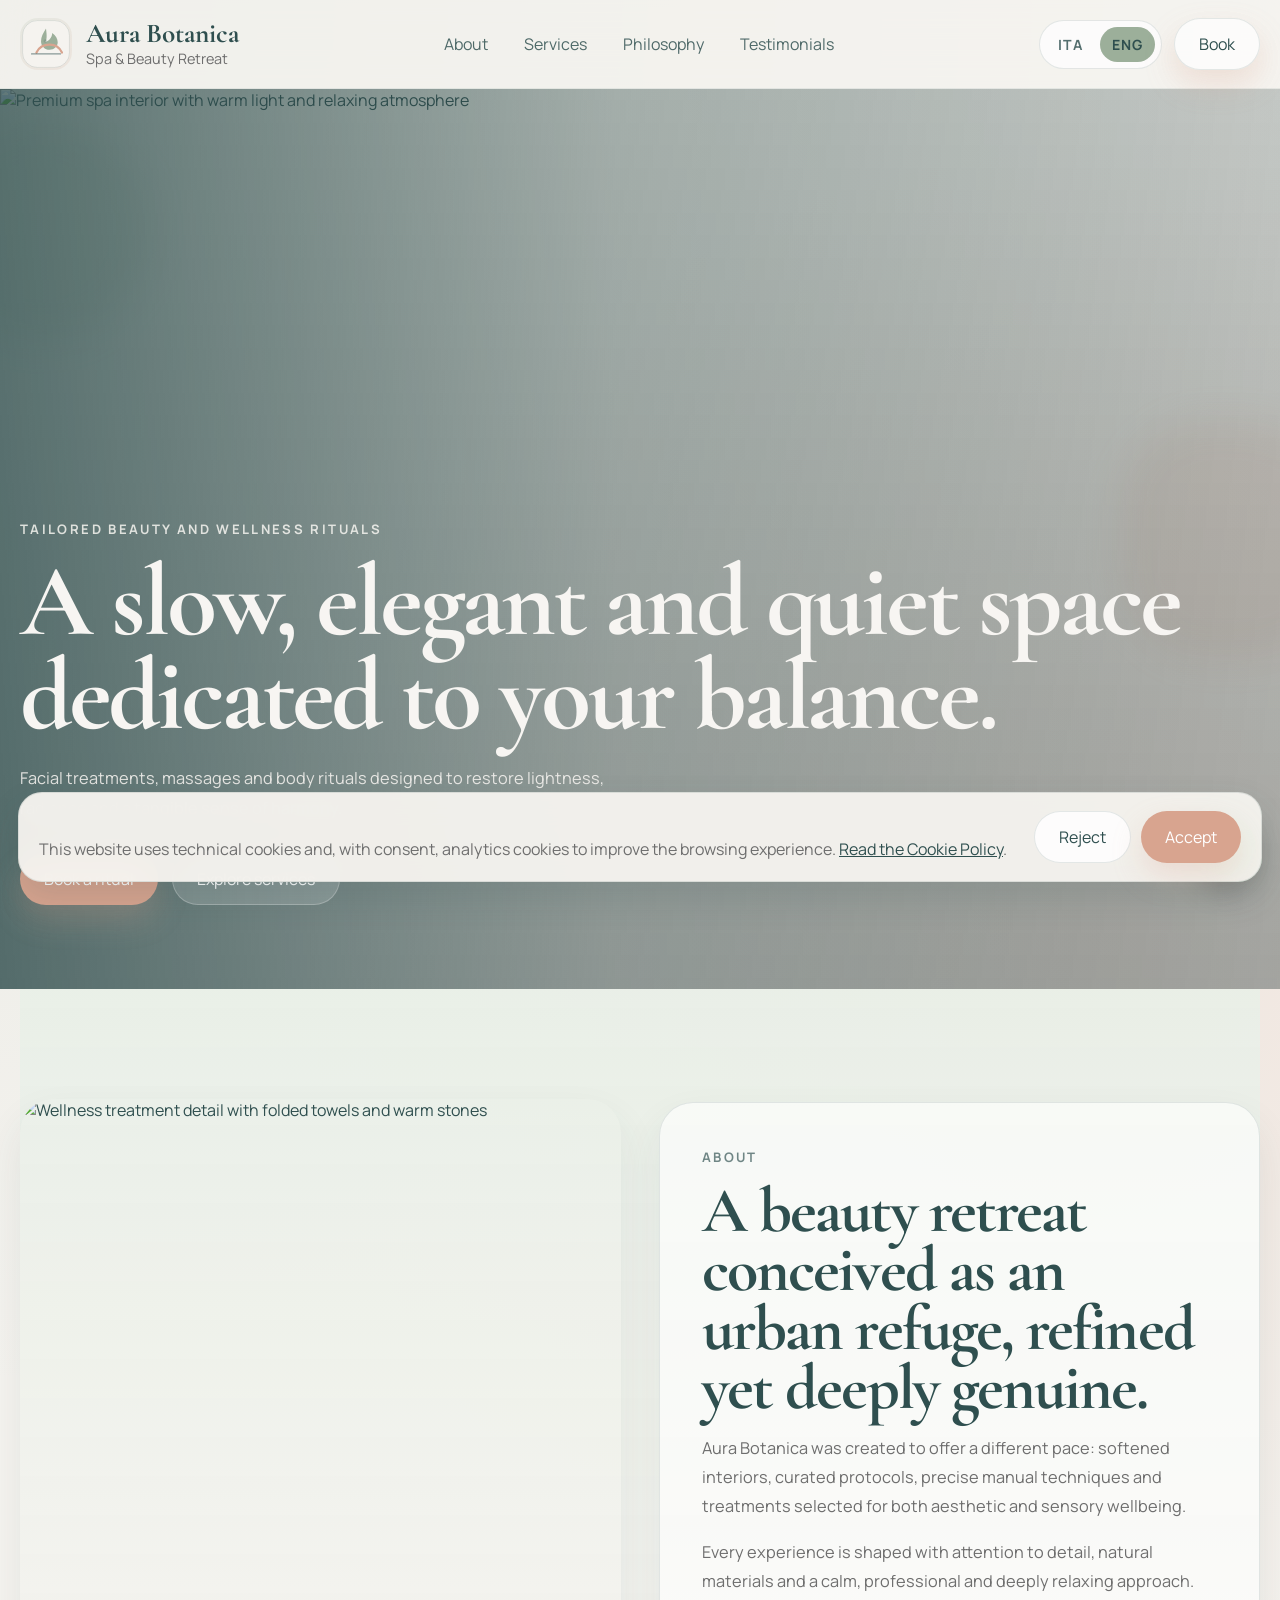
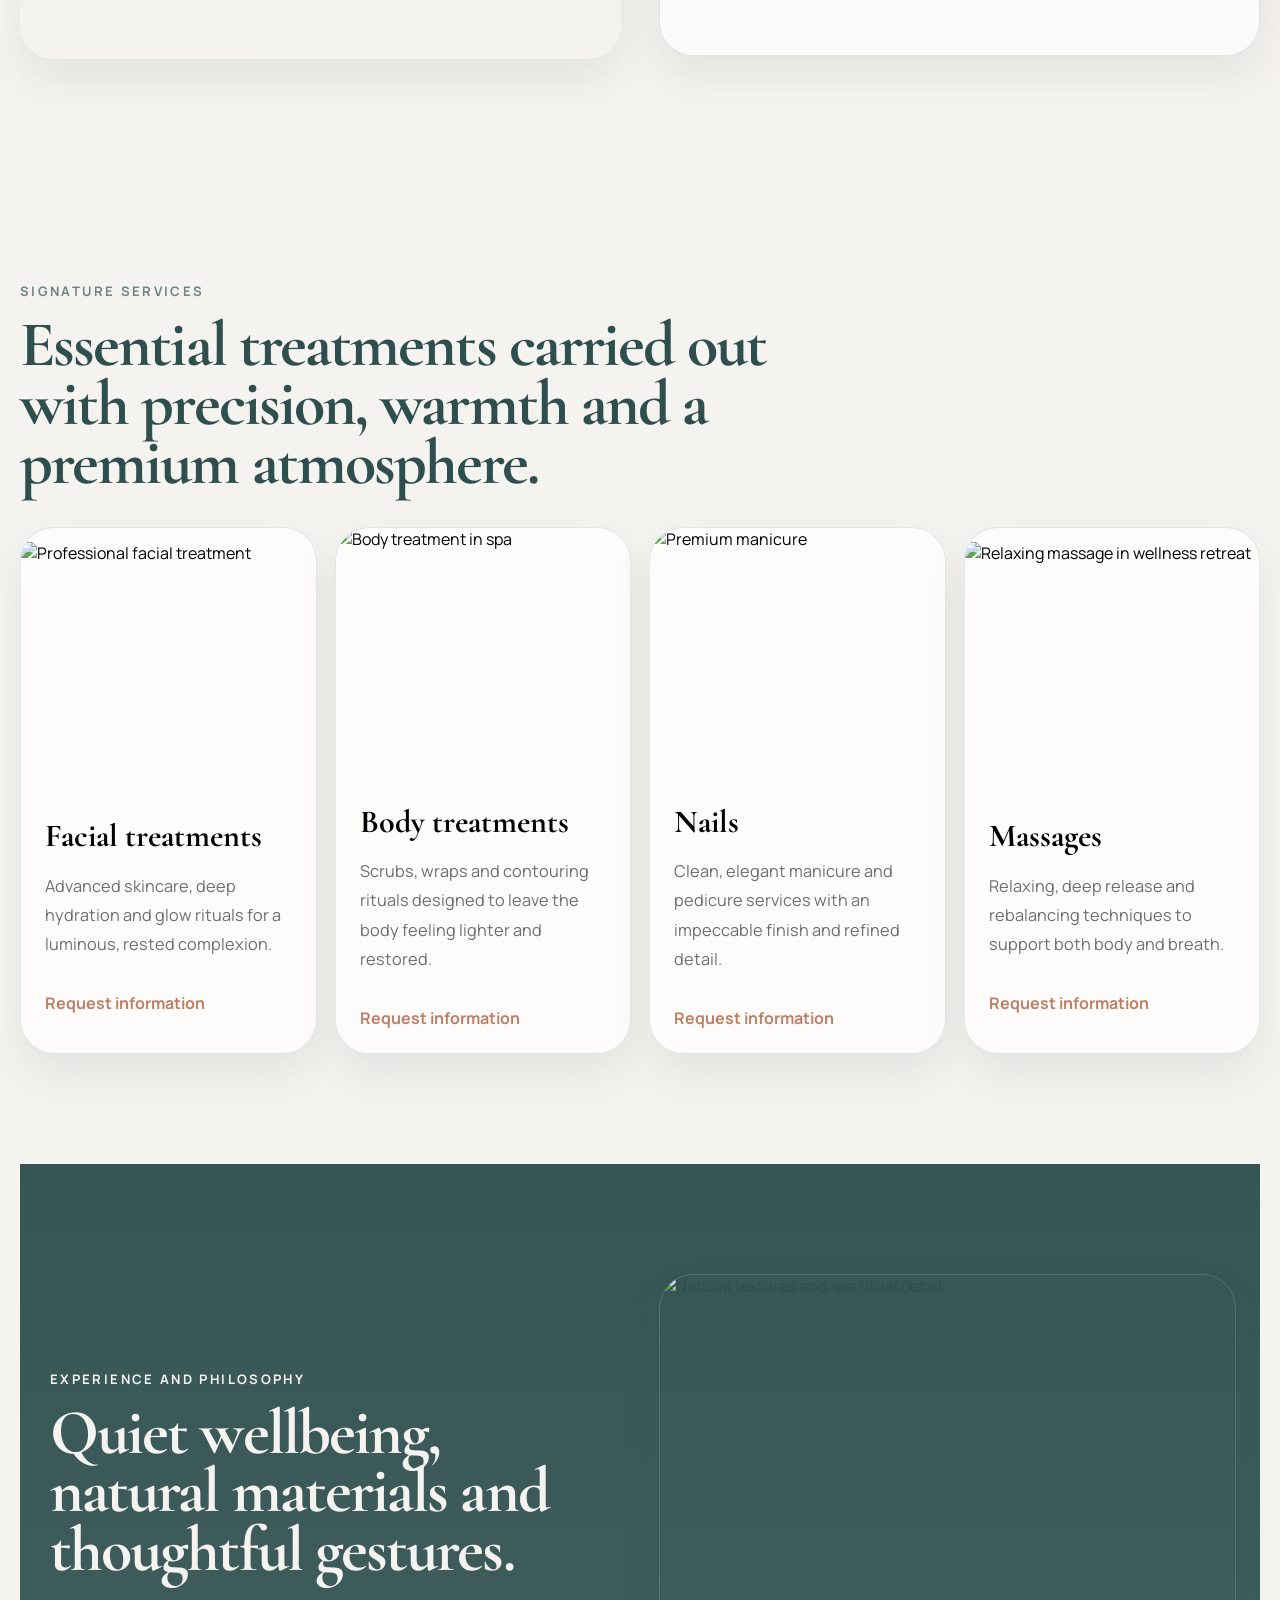
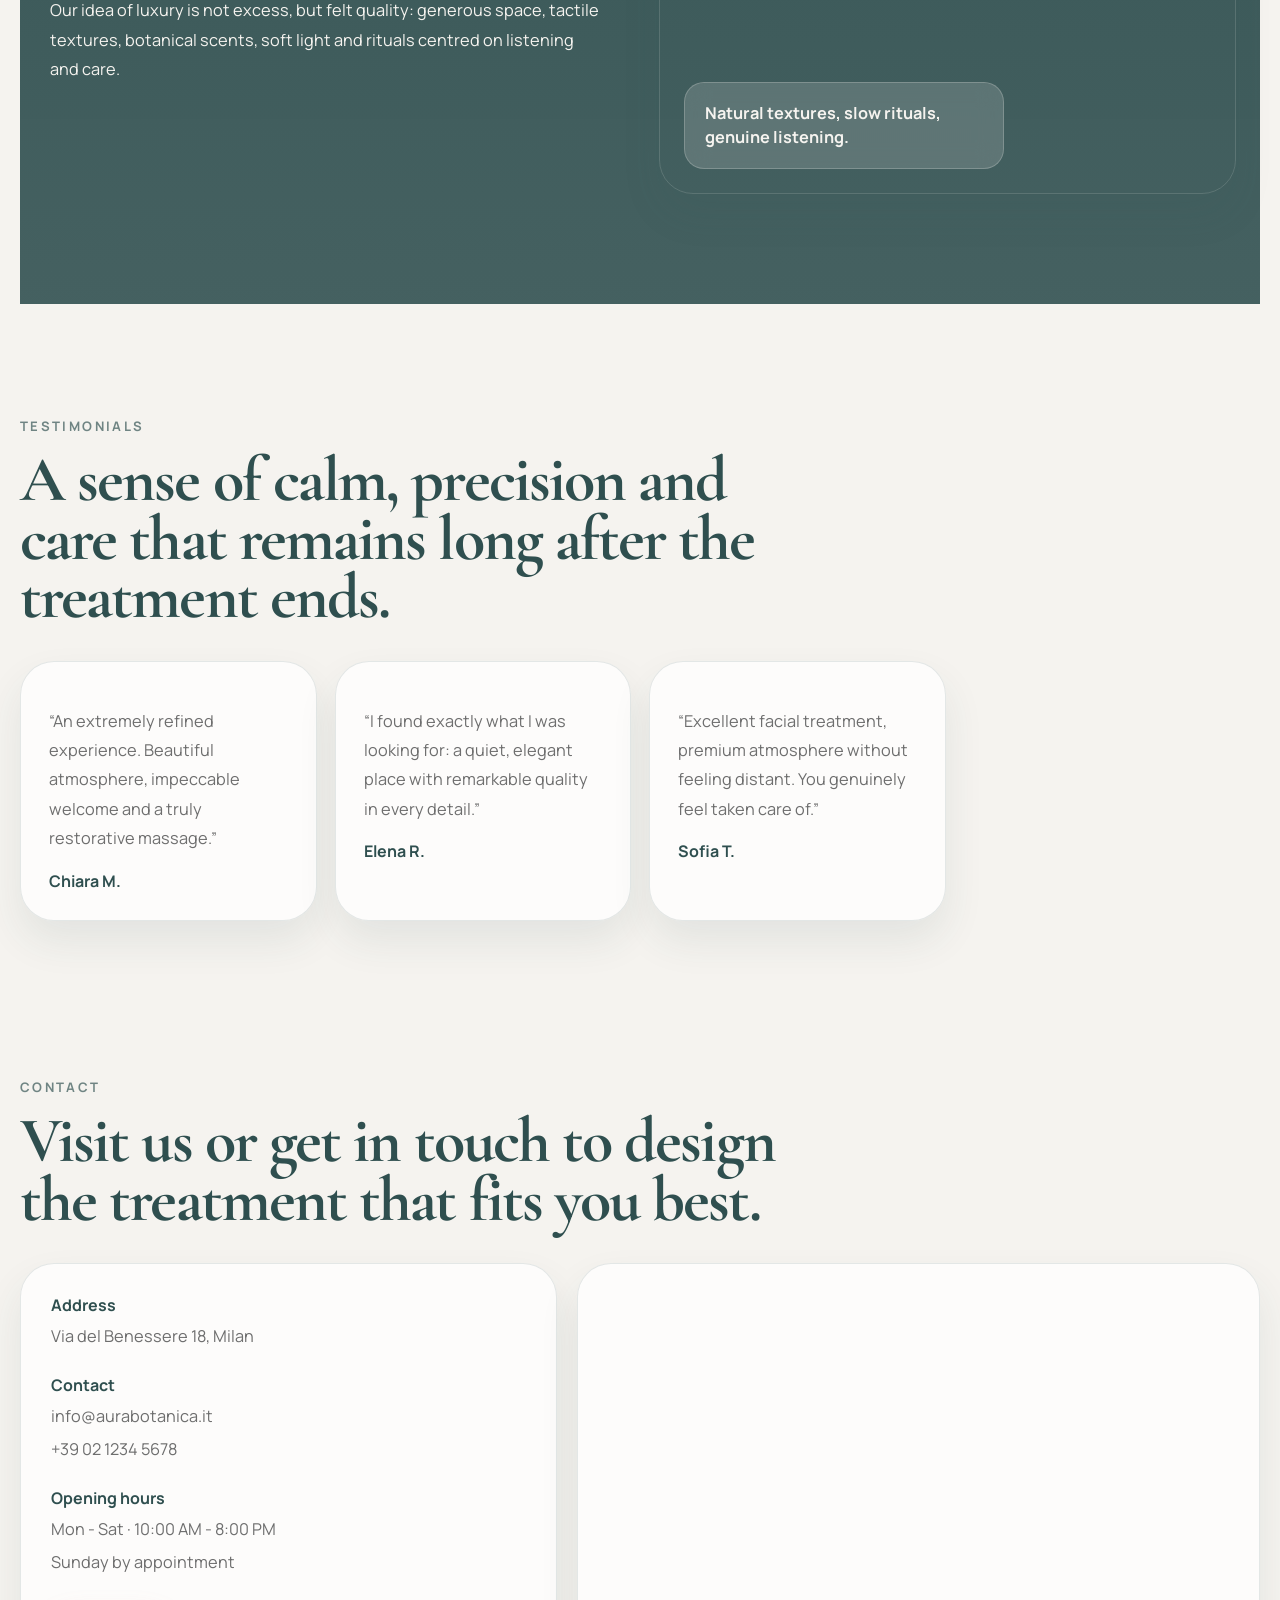
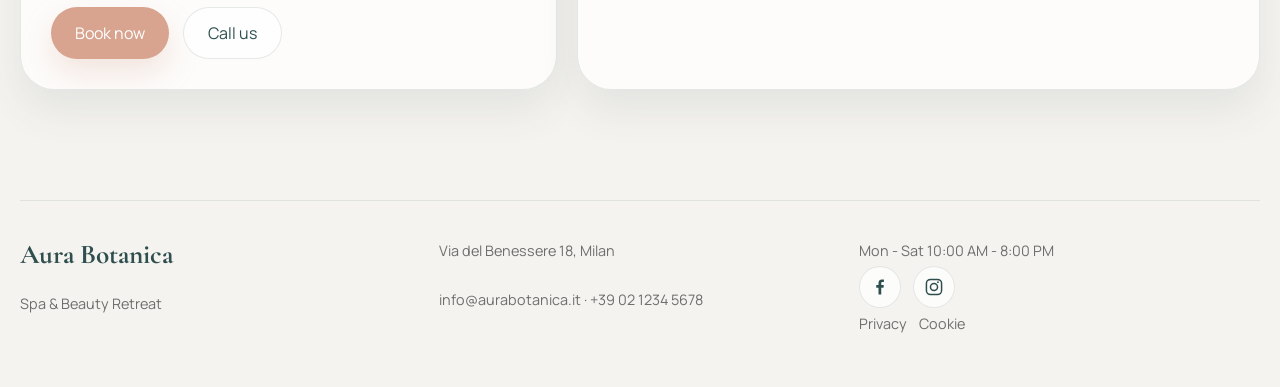
==== index-en.html @ 34fb2d59 "Add cookie banner and legal pages" ====
<!doctype html>
<html lang="en">
  <head>
    <meta charset="UTF-8" />
    <meta name="viewport" content="width=device-width, initial-scale=1.0" />
    <title>Aura Botanica | Spa & Beauty Retreat</title>
    <meta
      name="description"
      content="Aura Botanica is a premium beauty and spa retreat offering facial treatments, body rituals, massages and tailored wellness experiences in a refined, relaxing setting."
    />
    <link rel="preconnect" href="https://fonts.googleapis.com" />
    <link rel="preconnect" href="https://fonts.gstatic.com" crossorigin />
    <link
      href="https://fonts.googleapis.com/css2?family=Cormorant+Garamond:wght@500;600;700&family=Manrope:wght@400;500;600;700&display=swap"
      rel="stylesheet"
    />
    <link rel="stylesheet" href="styles.css" />
  </head>
  <body>
    <div class="page-glow glow-left"></div>
    <div class="page-glow glow-right"></div>

    <header class="site-header">
      <div class="header-shell">
        <a class="brand" href="#top" aria-label="Aura Botanica home">
          <span class="brand-mark">
            <img src="logo-aura-botanica.svg" alt="Aura Botanica logo" />
          </span>
          <span class="brand-copy">
            <strong>Aura Botanica</strong>
            <span>Spa & Beauty Retreat</span>
          </span>
        </a>

        <nav class="desktop-nav" aria-label="Main menu">
          <a href="#about">About</a>
          <a href="#services">Services</a>
          <a href="#philosophy">Philosophy</a>
          <a href="#reviews">Testimonials</a>
        </nav>

        <div class="header-actions">
          <div class="lang-switch" aria-label="Language switcher">
            <a href="index.html">ITA</a>
            <a class="is-active" href="index-en.html">ENG</a>
          </div>
          <button class="btn btn-primary header-book" type="button" data-open-modal="true">Book</button>
          <button class="menu-toggle" type="button" aria-expanded="false" aria-controls="mobileNav" aria-label="Open menu">
            <span></span><span></span><span></span>
          </button>
        </div>
      </div>

      <nav class="mobile-nav" id="mobileNav" aria-label="Mobile menu">
        <a href="#about">About</a>
        <a href="#services">Services</a>
        <a href="#philosophy">Philosophy</a>
        <a href="#reviews">Testimonials</a>
        <button class="btn btn-primary mobile-book" type="button" data-open-modal="true">Book</button>
      </nav>
    </header>

    <main>
      <section class="hero" id="top">
        <div class="hero-image-wrap">
          <img
            class="hero-image"
            src="https://images.unsplash.com/photo-1515377905703-c4788e51af15?auto=format&fit=crop&w=1800&q=80"
            alt="Premium spa interior with warm light and relaxing atmosphere"
          />
          <div class="hero-overlay"></div>
        </div>

        <div class="hero-content reveal">
          <span class="eyebrow">Tailored beauty and wellness rituals</span>
          <h1>A slow, elegant and quiet space dedicated to your balance.</h1>
          <p>
            Facial treatments, massages and body rituals designed to restore lightness,
            radiance and a tangible sense of harmony.
          </p>
          <div class="hero-actions-row">
            <button class="btn btn-primary" type="button" data-open-modal="true">Book a ritual</button>
            <a class="btn btn-secondary" href="#services">Explore services</a>
          </div>
        </div>
      </section>

      <section class="section section-soft about-grid" id="about">
        <div class="about-visual reveal">
          <img
            src="https://images.unsplash.com/photo-1507652313519-d4e9174996dd?auto=format&fit=crop&w=1200&q=80"
            alt="Wellness treatment detail with folded towels and warm stones"
          />
        </div>
        <div class="about-copy reveal delay-1">
          <span class="eyebrow">About</span>
          <h2>A beauty retreat conceived as an urban refuge, refined yet deeply genuine.</h2>
          <p>
            Aura Botanica was created to offer a different pace: softened interiors, curated protocols,
            precise manual techniques and treatments selected for both aesthetic and sensory wellbeing.
          </p>
          <p>
            Every experience is shaped with attention to detail, natural materials and a calm,
            professional and deeply relaxing approach.
          </p>
        </div>
      </section>

      <section class="section services-section" id="services">
        <div class="section-heading reveal">
          <span class="eyebrow">Signature services</span>
          <h2>Essential treatments carried out with precision, warmth and a premium atmosphere.</h2>
        </div>

        <div class="services-grid">
          <button class="service-card reveal" type="button" data-open-modal="true" data-treatment="Facial treatments">
            <div class="service-media">
              <img
                src="https://images.unsplash.com/photo-1570172619644-dfd03ed5d881?auto=format&fit=crop&w=900&q=80"
                alt="Professional facial treatment"
              />
            </div>
            <div class="service-copy">
              <h3>Facial treatments</h3>
              <p>Advanced skincare, deep hydration and glow rituals for a luminous, rested complexion.</p>
              <span class="service-link">Request information</span>
            </div>
          </button>

          <button class="service-card reveal delay-1" type="button" data-open-modal="true" data-treatment="Body treatments">
            <div class="service-media">
              <img
                src="https://images.unsplash.com/photo-1544161515-4ab6ce6db874?auto=format&fit=crop&w=900&q=80"
                alt="Body treatment in spa"
              />
            </div>
            <div class="service-copy">
              <h3>Body treatments</h3>
              <p>Scrubs, wraps and contouring rituals designed to leave the body feeling lighter and restored.</p>
              <span class="service-link">Request information</span>
            </div>
          </button>

          <button class="service-card reveal delay-2" type="button" data-open-modal="true" data-treatment="Nails">
            <div class="service-media">
              <img
                src="https://images.unsplash.com/photo-1604654894610-df63bc536371?auto=format&fit=crop&w=900&q=80"
                alt="Premium manicure"
              />
            </div>
            <div class="service-copy">
              <h3>Nails</h3>
              <p>Clean, elegant manicure and pedicure services with an impeccable finish and refined detail.</p>
              <span class="service-link">Request information</span>
            </div>
          </button>

          <button class="service-card reveal delay-3" type="button" data-open-modal="true" data-treatment="Massages">
            <div class="service-media">
              <img
                src="https://images.unsplash.com/photo-1519823551278-64ac92734fb1?auto=format&fit=crop&w=900&q=80"
                alt="Relaxing massage in wellness retreat"
              />
            </div>
            <div class="service-copy">
              <h3>Massages</h3>
              <p>Relaxing, deep release and rebalancing techniques to support both body and breath.</p>
              <span class="service-link">Request information</span>
            </div>
          </button>
        </div>
      </section>

      <section class="section section-dark philosophy-grid" id="philosophy">
        <div class="philosophy-copy reveal">
          <span class="eyebrow">Experience and philosophy</span>
          <h2>Quiet wellbeing, natural materials and thoughtful gestures.</h2>
          <p>
            Our idea of luxury is not excess, but felt quality: generous space, tactile textures,
            botanical scents, soft light and rituals centred on listening and care.
          </p>
        </div>

        <div class="philosophy-visual reveal delay-1">
          <img class="philosophy-slide is-active" src="https://images.unsplash.com/photo-1507652313519-d4e9174996dd?auto=format&fit=crop&w=1200&q=80" alt="Natural textures and spa ritual detail" />
          <img class="philosophy-slide" src="https://images.unsplash.com/photo-1540555700478-4be289fbecef?auto=format&fit=crop&w=1200&q=80" alt="Wellness interior with dim light and water" />
          <img class="philosophy-slide" src="https://images.unsplash.com/photo-1519823551278-64ac92734fb1?auto=format&fit=crop&w=1200&q=80" alt="Premium relaxing massage" />
          <div class="philosophy-badge">
            <strong>Natural textures, slow rituals, genuine listening.</strong>
          </div>
        </div>
      </section>

      <section class="section testimonials-section" id="reviews">
        <div class="section-heading reveal">
          <span class="eyebrow">Testimonials</span>
          <h2>A sense of calm, precision and care that remains long after the treatment ends.</h2>
        </div>

        <div class="testimonials-grid">
          <article class="testimonial-card reveal">
            <p>
              “An extremely refined experience. Beautiful atmosphere, impeccable welcome and a truly restorative massage.”
            </p>
            <strong>Chiara M.</strong>
          </article>
          <article class="testimonial-card reveal delay-1">
            <p>
              “I found exactly what I was looking for: a quiet, elegant place with remarkable quality in every detail.”
            </p>
            <strong>Elena R.</strong>
          </article>
          <article class="testimonial-card reveal delay-2">
            <p>
              “Excellent facial treatment, premium atmosphere without feeling distant. You genuinely feel taken care of.”
            </p>
            <strong>Sofia T.</strong>
          </article>
        </div>
      </section>

      <section class="section contact-section" id="booking">
        <div class="section-heading reveal">
          <span class="eyebrow">Contact</span>
          <h2>Visit us or get in touch to design the treatment that fits you best.</h2>
        </div>
        <div class="contact-grid">
          <div class="contact-card reveal">
            <div class="contact-item">
              <strong>Address</strong>
              <p>Via del Benessere 18, Milan</p>
            </div>
            <div class="contact-item">
              <strong>Contact</strong>
              <p>info@aurabotanica.it</p>
              <p>+39 02 1234 5678</p>
            </div>
            <div class="contact-item">
              <strong>Opening hours</strong>
              <p>Mon - Sat · 10:00 AM - 8:00 PM</p>
              <p>Sunday by appointment</p>
            </div>
            <div class="booking-actions">
              <button class="btn btn-primary" type="button" data-open-modal="true">Book now</button>
              <a class="btn btn-secondary" href="tel:+390212345678">Call us</a>
            </div>
          </div>
          <div class="map-card reveal delay-1">
            <iframe
              title="Aura Botanica map"
              src="https://www.google.com/maps?q=Milano%20Duomo&z=13&output=embed"
              loading="lazy"
              referrerpolicy="no-referrer-when-downgrade"
            ></iframe>
          </div>
        </div>
      </section>
    </main>

    <footer class="site-footer">
      <div>
        <strong>Aura Botanica</strong>
        <span>Spa & Beauty Retreat</span>
      </div>
      <div>
        <span>Via del Benessere 18, Milan</span>
        <span>info@aurabotanica.it · +39 02 1234 5678</span>
      </div>
      <div>
        <span>Mon - Sat 10:00 AM - 8:00 PM</span>
        <div class="social-links" aria-label="Aura Botanica social links">
          <a href="https://facebook.com/aurabotanicaspa" target="_blank" rel="noopener noreferrer" aria-label="Aura Botanica Facebook">
            <svg viewBox="0 0 24 24" aria-hidden="true">
              <path d="M13.5 21v-8.1h2.7l.4-3.2h-3.1V7.65c0-.93.26-1.56 1.59-1.56H16.7V3.23c-.29-.04-1.28-.13-2.43-.13-2.41 0-4.06 1.47-4.06 4.17v2.34H7.5v3.2h2.71V21h3.29Z"/>
            </svg>
          </a>
          <a href="https://instagram.com/aurabotanicaspa" target="_blank" rel="noopener noreferrer" aria-label="Aura Botanica Instagram">
            <svg viewBox="0 0 24 24" aria-hidden="true">
              <path d="M7.75 2h8.5A5.76 5.76 0 0 1 22 7.75v8.5A5.76 5.76 0 0 1 16.25 22h-8.5A5.76 5.76 0 0 1 2 16.25v-8.5A5.76 5.76 0 0 1 7.75 2Zm0 1.8A3.95 3.95 0 0 0 3.8 7.75v8.5a3.95 3.95 0 0 0 3.95 3.95h8.5a3.95 3.95 0 0 0 3.95-3.95v-8.5a3.95 3.95 0 0 0-3.95-3.95h-8.5Zm8.95 1.35a1.08 1.08 0 1 1 0 2.16 1.08 1.08 0 0 1 0-2.16ZM12 6.85A5.15 5.15 0 1 1 6.85 12 5.15 5.15 0 0 1 12 6.85Zm0 1.8A3.35 3.35 0 1 0 15.35 12 3.35 3.35 0 0 0 12 8.65Z"/>
            </svg>
          </a>
        </div>
        <div class="legal-links">
          <a href="privacy-en.html">Privacy</a>
          <a href="cookie-en.html">Cookie</a>
        </div>
      </div>
    </footer>

    <a class="whatsapp-float" href="https://wa.me/390212345678?text=Hello%2C%20I%20would%20like%20to%20book%20a%20spa%20treatment." target="_blank" rel="noopener noreferrer" aria-label="Contact Aura Botanica on WhatsApp">
      <svg viewBox="0 0 24 24" aria-hidden="true">
        <path d="M20.52 3.48A11.8 11.8 0 0 0 12.12 0C5.53 0 .17 5.36.17 11.95c0 2.1.55 4.14 1.6 5.95L0 24l6.3-1.65a11.88 11.88 0 0 0 5.82 1.49h.01c6.58 0 11.95-5.36 11.95-11.95 0-3.19-1.24-6.18-3.56-8.41Zm-8.4 18.34h-.01a9.92 9.92 0 0 1-5.05-1.38l-.36-.21-3.74.98 1-3.65-.24-.38a9.87 9.87 0 0 1-1.52-5.23c0-5.48 4.45-9.93 9.93-9.93 2.65 0 5.14 1.03 7.01 2.92a9.86 9.86 0 0 1 2.9 7.02c0 5.48-4.45 9.93-9.92 9.93Zm5.45-7.44c-.3-.15-1.77-.88-2.04-.98-.27-.1-.46-.15-.66.15-.2.3-.76.98-.94 1.18-.17.2-.35.22-.65.08-.3-.15-1.27-.47-2.41-1.51-.89-.79-1.49-1.77-1.67-2.07-.17-.3-.02-.46.13-.61.14-.14.3-.35.45-.52.15-.17.2-.3.3-.5.1-.2.05-.38-.02-.53-.08-.15-.66-1.6-.91-2.19-.24-.58-.49-.5-.66-.5h-.56c-.2 0-.53.08-.8.38-.27.3-1.03 1-1.03 2.43 0 1.43 1.05 2.82 1.19 3.01.15.2 2.06 3.15 5 4.41.7.3 1.25.48 1.67.62.7.22 1.33.19 1.83.12.56-.08 1.77-.72 2.02-1.42.25-.7.25-1.3.17-1.42-.07-.13-.27-.2-.57-.35Z"/>
      </svg>
    </a>

    <div class="modal" id="bookingModal" aria-hidden="true">
      <div class="modal-backdrop" data-close-modal="true"></div>
      <div class="modal-dialog" role="dialog" aria-modal="true" aria-labelledby="bookingModalTitle">
        <button class="modal-close" type="button" aria-label="Close" data-close-modal="true">×</button>
        <span class="eyebrow">Booking</span>
        <h2 id="bookingModalTitle">Request your treatment</h2>
        <p class="modal-copy">
          Leave your details and choose the ritual you would like to explore. We will contact you shortly with availability and confirmation.
        </p>

        <form class="booking-form" id="bookingForm" novalidate>
          <input id="selectedTreatment" name="selectedTreatment" type="hidden" />
          <div class="form-grid">
            <div>
              <label for="bookingName">Full name</label>
              <input id="bookingName" name="name" type="text" required />
            </div>
            <div>
              <label for="bookingEmail">Email</label>
              <input id="bookingEmail" name="email" type="email" required />
            </div>
            <div>
              <label for="bookingTreatment">Treatment</label>
              <select id="bookingTreatment" name="treatment" required>
                <option value="">Select</option>
                <option>Facial treatments</option>
                <option>Body treatments</option>
                <option>Nails</option>
                <option>Massages</option>
                <option>Signature ritual</option>
              </select>
            </div>
            <div>
              <label for="bookingWhen">Preferred day/time</label>
              <input id="bookingWhen" name="when" type="text" placeholder="Ex. Friday afternoon" />
            </div>
          </div>
          <div>
            <label for="bookingMessage">Message</label>
            <textarea id="bookingMessage" name="message" placeholder="Useful notes, specific needs, preferred type of experience" required></textarea>
          </div>
          <button class="btn btn-primary" type="submit">Send request</button>
          <p class="form-status" id="bookingFormStatus" aria-live="polite"></p>
        </form>
      </div>
    </div>

    <script src="script.js"></script>
  </body>
</html>
---- styles.css ----
:root {
  --sage: #9caf9a;
  --deep-teal: #2f4f4f;
  --cream: #f5f3ef;
  --terracotta: #d8a48f;
  --terracotta-dark: #bd8067;
  --warm-gray: #6e6e6e;
  --sage-mist: #e8efe7;
  --line: rgba(47, 79, 79, 0.12);
  --shadow: 0 20px 40px rgba(47, 79, 79, 0.09);
  --radius-xl: 34px;
  --radius-lg: 24px;
  --radius-md: 18px;
}

* {
  box-sizing: border-box;
}

html {
  scroll-behavior: smooth;
}

body {
  margin: 0;
  font-family: "Manrope", sans-serif;
  background:
    radial-gradient(circle at top left, rgba(156, 175, 154, 0.2), transparent 26%),
    radial-gradient(circle at 85% 18%, rgba(216, 164, 143, 0.18), transparent 18%),
    var(--cream);
  color: var(--deep-teal);
}

img {
  display: block;
  width: 100%;
}

a {
  color: inherit;
  text-decoration: none;
}

button,
a,
input,
textarea,
select {
  font: inherit;
}

.page-glow {
  position: fixed;
  z-index: 0;
  pointer-events: none;
  filter: blur(18px);
  opacity: 0.55;
}

.glow-left {
  top: 120px;
  left: -70px;
  width: 220px;
  height: 220px;
  border-radius: 50%;
  background: rgba(156, 175, 154, 0.34);
}

.glow-right {
  top: 420px;
  right: -80px;
  width: 240px;
  height: 240px;
  border-radius: 42% 58% 57% 43%;
  background: rgba(216, 164, 143, 0.28);
}

.site-header {
  position: sticky;
  top: 0;
  z-index: 30;
  backdrop-filter: blur(16px);
  background: rgba(245, 243, 239, 0.76);
  border-bottom: 1px solid rgba(47, 79, 79, 0.08);
}

.header-shell,
.section,
.site-footer {
  width: min(1240px, calc(100% - 40px));
  margin: 0 auto;
}

.header-shell {
  display: flex;
  align-items: center;
  justify-content: space-between;
  gap: 20px;
  padding: 18px 0;
}

.brand {
  display: flex;
  align-items: center;
  gap: 14px;
}

.brand-mark {
  width: 52px;
  height: 52px;
  border-radius: 18px;
  display: grid;
  place-items: center;
  overflow: hidden;
  background: linear-gradient(145deg, rgba(156, 175, 154, 0.14), rgba(216, 164, 143, 0.16));
}

.brand-mark img {
  width: 100%;
  height: 100%;
  object-fit: cover;
}

.brand-copy {
  display: grid;
  gap: 2px;
}

.brand-copy strong,
.site-footer strong {
  font-family: "Cormorant Garamond", serif;
  font-size: 1.7rem;
  line-height: 1;
}

.brand-copy span,
.site-footer span {
  color: var(--warm-gray);
  font-size: 0.9rem;
}

.desktop-nav {
  display: flex;
  align-items: center;
  gap: 8px;
}

.desktop-nav a {
  padding: 10px 14px;
  border-radius: 999px;
  color: rgba(47, 79, 79, 0.84);
  transition: background 0.25s ease, color 0.25s ease;
}

.desktop-nav a:hover {
  background: rgba(156, 175, 154, 0.18);
}

.header-actions {
  display: flex;
  align-items: center;
  gap: 12px;
}

.lang-switch {
  display: inline-flex;
  align-items: center;
  gap: 6px;
  padding: 6px;
  border-radius: 999px;
  border: 1px solid var(--line);
  background: rgba(255, 255, 255, 0.68);
}

.lang-switch a {
  padding: 8px 12px;
  border-radius: 999px;
  color: rgba(47, 79, 79, 0.82);
  font-size: 0.88rem;
  font-weight: 700;
  letter-spacing: 0.06em;
}

.lang-switch a.is-active {
  background: var(--sage);
  color: var(--deep-teal);
}

.menu-toggle {
  display: none;
  width: 48px;
  height: 48px;
  border-radius: 16px;
  border: 1px solid var(--line);
  background: rgba(255, 255, 255, 0.6);
  cursor: pointer;
  flex-direction: column;
  align-items: center;
  justify-content: center;
  gap: 4px;
}

.menu-toggle span {
  width: 20px;
  height: 2px;
  border-radius: 999px;
  background: var(--deep-teal);
}

.mobile-nav {
  display: none;
  width: min(1240px, calc(100% - 40px));
  margin: 0 auto;
  padding: 0 0 18px;
}

.mobile-nav a,
.mobile-nav button {
  display: block;
  width: 100%;
  margin-top: 10px;
  padding: 14px 16px;
  border: 1px solid var(--line);
  border-radius: 18px;
  background: rgba(255, 255, 255, 0.65);
}

.mobile-book {
  justify-content: center;
  background: var(--deep-teal);
  color: #f5f3ef;
  border-color: transparent;
  box-shadow: none;
}

.mobile-book:hover {
  background: #274141;
}

.hero {
  position: relative;
  min-height: 100vh;
  display: grid;
  align-items: end;
  overflow: hidden;
}

.hero-image-wrap,
.hero-image,
.hero-overlay {
  position: absolute;
  inset: 0;
}

.hero-image {
  object-fit: cover;
}

.hero-overlay {
  background:
    linear-gradient(90deg, rgba(47, 79, 79, 0.72) 0%, rgba(47, 79, 79, 0.28) 48%, rgba(47, 79, 79, 0.12) 100%),
    linear-gradient(180deg, rgba(19, 29, 29, 0.12), rgba(19, 29, 29, 0.28));
}

.hero-content,
.hero-card {
  position: relative;
  z-index: 1;
}

.hero-content {
  width: min(1240px, calc(100% - 40px));
  margin: 0 auto;
  padding: 180px 0 84px;
  color: #f7f5f2;
  max-width: 1240px;
}

.eyebrow {
  display: inline-block;
  margin-bottom: 16px;
  color: rgba(245, 243, 239, 0.86);
  font-size: 0.82rem;
  letter-spacing: 0.18em;
  text-transform: uppercase;
  font-weight: 700;
}

.section .eyebrow,
.site-footer .eyebrow,
.about-copy .eyebrow,
.section-heading .eyebrow,
.booking-card .eyebrow,
.philosophy-copy .eyebrow {
  color: rgba(47, 79, 79, 0.68);
}

.hero h1,
.section h2,
.booking-card h2 {
  margin: 0;
  font-family: "Cormorant Garamond", serif;
  font-size: clamp(3.8rem, 8vw, 6.7rem);
  line-height: 0.92;
  letter-spacing: -0.03em;
}

.section h2,
.booking-card h2 {
  color: var(--deep-teal);
  font-size: clamp(2.8rem, 5vw, 4.4rem);
}

.hero p,
.section p,
.point-card p,
.testimonial-card p,
.booking-card p {
  color: rgba(245, 243, 239, 0.88);
  font-size: 1.02rem;
  line-height: 1.8;
}

.section p,
.point-card p,
.testimonial-card p,
.booking-card p,
.service-copy p,
.about-copy p {
  color: var(--warm-gray);
}

.hero-content p {
  max-width: 620px;
  margin: 22px 0 0;
}

.hero-actions-row,
.booking-actions {
  display: flex;
  gap: 14px;
  flex-wrap: wrap;
  margin-top: 30px;
}

.btn {
  display: inline-flex;
  align-items: center;
  justify-content: center;
  padding: 14px 24px;
  border-radius: 999px;
  border: 0;
  cursor: pointer;
  transition: transform 0.25s ease, background 0.25s ease, box-shadow 0.25s ease;
}

.btn:hover {
  transform: translateY(-2px);
}

.btn-primary {
  background: var(--terracotta);
  color: white;
  box-shadow: 0 14px 30px rgba(216, 164, 143, 0.28);
}

.btn-primary:hover {
  background: var(--terracotta-dark);
}

.btn-secondary {
  background: rgba(255, 255, 255, 0.16);
  color: #fff;
  border: 1px solid rgba(255, 255, 255, 0.26);
}

.section .btn-secondary,
.booking-card .btn-secondary,
.header-book {
  background: rgba(255, 255, 255, 0.7);
  color: var(--deep-teal);
  border: 1px solid rgba(47, 79, 79, 0.12);
}

.hero-card {
  width: min(1240px, calc(100% - 40px));
  margin: 0 auto 48px;
  display: flex;
  flex-direction: column;
  gap: 10px;
  max-width: 360px;
  margin-left: auto;
  padding: 24px;
  border-radius: var(--radius-xl);
  background: rgba(245, 243, 239, 0.18);
  backdrop-filter: blur(12px);
  border: 1px solid rgba(245, 243, 239, 0.24);
  color: #fff;
}

.hero-card small {
  text-transform: uppercase;
  letter-spacing: 0.16em;
  opacity: 0.86;
}

.hero-card strong {
  font-family: "Cormorant Garamond", serif;
  font-size: 2rem;
  line-height: 1;
}

.hero-card p {
  margin: 0;
  font-size: 0.95rem;
}

.section {
  position: relative;
  z-index: 1;
  padding: 110px 0;
}

.section-soft {
  background: linear-gradient(180deg, rgba(232, 239, 231, 0.9), rgba(245, 243, 239, 0.98));
}

.about-grid,
.philosophy-grid {
  display: grid;
  grid-template-columns: 1fr 1fr;
  gap: 38px;
  align-items: center;
}

.about-visual,
.service-card,
.testimonial-card,
.booking-card,
.gallery-card,
.philosophy-visual,
.about-copy,
.contact-card,
.map-card,
.modal-dialog {
  border-radius: var(--radius-xl);
  box-shadow: var(--shadow);
}

.about-visual {
  overflow: hidden;
  min-height: 560px;
}

.about-visual img,
.service-media img,
.gallery-card img {
  height: 100%;
  object-fit: cover;
}

.about-copy {
  padding: 42px;
  background: rgba(255, 255, 255, 0.6);
  border: 1px solid var(--line);
}

.section-heading {
  max-width: 760px;
  margin-bottom: 34px;
}

.services-grid,
.testimonials-grid {
  display: grid;
  grid-template-columns: repeat(4, minmax(0, 1fr));
  gap: 18px;
}

.service-card {
  appearance: none;
  overflow: hidden;
  background: rgba(255, 255, 255, 0.74);
  border: 1px solid var(--line);
  padding: 0;
  text-align: left;
  transition: transform 0.3s ease, box-shadow 0.3s ease;
}

.service-card:hover,
.service-card:focus-visible {
  transform: translateY(-8px) rotate(-0.8deg);
  box-shadow: 0 24px 44px rgba(47, 79, 79, 0.12);
}

.service-media {
  height: 250px;
  overflow: hidden;
}

.service-media img {
  transition: transform 0.45s ease, filter 0.45s ease;
}

.service-card:hover .service-media img,
.service-card:focus-visible .service-media img {
  transform: scale(1.06);
  filter: saturate(1.04);
}

.service-copy {
  padding: 24px;
}

.service-copy h3 {
  margin: 0 0 10px;
  font-family: "Cormorant Garamond", serif;
  font-size: 2rem;
}

.service-link {
  display: inline-flex;
  margin-top: 16px;
  color: var(--terracotta-dark);
  font-weight: 700;
}

.section-dark {
  background: linear-gradient(180deg, rgba(47, 79, 79, 0.97), rgba(61, 90, 90, 0.96));
}

.section-dark h2,
.section-dark p,
.section-dark .eyebrow,
.section-dark strong {
  color: #f5f3ef;
}

.philosophy-copy {
  padding: 18px 18px 18px 30px;
}

.philosophy-visual {
  position: relative;
  min-height: 520px;
  overflow: hidden;
  margin-right: 24px;
  border: 1px solid rgba(245, 243, 239, 0.14);
}

.philosophy-slide {
  position: absolute;
  inset: 0;
  width: 100%;
  height: 100%;
  object-fit: cover;
  opacity: 0;
  transform: scale(1.04);
  transition: opacity 1s ease, transform 1.6s ease;
}

.philosophy-slide.is-active {
  opacity: 1;
  transform: scale(1);
}

.philosophy-badge {
  position: absolute;
  left: 24px;
  bottom: 24px;
  max-width: 320px;
  padding: 18px 20px;
  border-radius: 20px;
  background: rgba(245, 243, 239, 0.16);
  border: 1px solid rgba(245, 243, 239, 0.22);
  backdrop-filter: blur(12px);
}

.philosophy-badge strong {
  color: #f5f3ef;
  font-size: 1.02rem;
  line-height: 1.5;
}

.testimonial-card {
  padding: 28px;
  background: rgba(255, 255, 255, 0.74);
  border: 1px solid var(--line);
}

.testimonial-card strong {
  display: block;
  margin-top: 16px;
  color: var(--deep-teal);
}

.booking-card {
  display: flex;
  justify-content: space-between;
  gap: 30px;
  align-items: center;
  padding: 42px;
  background: linear-gradient(135deg, rgba(232, 239, 231, 0.95), rgba(245, 243, 239, 0.96));
  border: 1px solid var(--line);
}

.contact-section {
  padding-top: 44px;
}

.contact-grid {
  display: grid;
  grid-template-columns: 0.88fr 1.12fr;
  gap: 20px;
}

.contact-card,
.map-card {
  overflow: hidden;
  background: rgba(255, 255, 255, 0.74);
  border: 1px solid var(--line);
}

.contact-card {
  padding: 30px;
}

.contact-item + .contact-item {
  margin-top: 22px;
}

.contact-item strong {
  display: block;
  margin-bottom: 6px;
  font-size: 1rem;
}

.contact-item p {
  margin: 4px 0 0;
}

.map-card iframe {
  width: 100%;
  min-height: 100%;
  height: 100%;
  border: 0;
}

.modal {
  position: fixed;
  inset: 0;
  z-index: 60;
  display: none;
  padding: 16px 0;
  overflow-y: auto;
  overscroll-behavior: contain;
}

.modal.is-open {
  display: block;
}

.modal-backdrop {
  position: absolute;
  inset: 0;
  background: rgba(24, 36, 36, 0.48);
}

.modal-dialog {
  position: relative;
  width: min(760px, calc(100% - 24px));
  margin: 52px auto;
  padding: 28px;
  background: rgba(245, 243, 239, 0.98);
  border: 1px solid var(--line);
  max-height: calc(100vh - 32px);
  overflow-y: auto;
  -webkit-overflow-scrolling: touch;
}

.modal-close {
  position: absolute;
  top: 18px;
  right: 18px;
  width: 42px;
  height: 42px;
  border-radius: 999px;
  border: 1px solid var(--line);
  background: rgba(255, 255, 255, 0.76);
  color: var(--deep-teal);
  cursor: pointer;
  font-size: 1.6rem;
  line-height: 1;
}

.modal-copy {
  max-width: 580px;
  color: var(--warm-gray);
  line-height: 1.8;
}

.booking-form {
  margin-top: 18px;
}

.form-grid {
  display: grid;
  grid-template-columns: repeat(2, minmax(0, 1fr));
  gap: 14px;
  margin-bottom: 14px;
}

.booking-form label {
  display: block;
  margin-bottom: 6px;
  font-weight: 700;
  font-size: 0.92rem;
}

.booking-form input,
.booking-form textarea,
.booking-form select {
  width: 100%;
  padding: 14px 15px;
  border-radius: 16px;
  border: 1px solid rgba(47, 79, 79, 0.14);
  background: rgba(255, 255, 255, 0.86);
  color: var(--deep-teal);
}

.booking-form textarea {
  min-height: 140px;
  resize: vertical;
}

.form-status {
  min-height: 1.4em;
  margin: 14px 0 0;
  color: var(--terracotta-dark);
}

.site-footer {
  display: grid;
  grid-template-columns: repeat(3, minmax(0, 1fr));
  gap: 18px;
  padding: 40px 0 54px;
  border-top: 1px solid rgba(47, 79, 79, 0.1);
}

.site-footer > div {
  display: grid;
  gap: 6px;
}

.social-links {
  display: flex;
  align-items: center;
  gap: 12px;
}

.social-links a {
  width: 42px;
  height: 42px;
  border-radius: 999px;
  display: inline-flex;
  align-items: center;
  justify-content: center;
  color: var(--deep-teal);
  background: rgba(255, 255, 255, 0.72);
  border: 1px solid var(--line);
  transition: transform 0.25s ease, background 0.25s ease;
}

.social-links a:hover {
  transform: translateY(-2px);
  background: rgba(156, 175, 154, 0.22);
}

.social-links svg {
  width: 20px;
  height: 20px;
  fill: currentColor;
}

.legal-links {
  display: flex;
  align-items: center;
  gap: 12px;
  flex-wrap: wrap;
}

.legal-links a {
  color: var(--warm-gray);
  font-size: 0.9rem;
}

.legal-links a:hover {
  color: var(--deep-teal);
}

body.modal-open .whatsapp-float {
  opacity: 0;
  pointer-events: none;
  transform: scale(0.9);
}

.whatsapp-float {
  position: fixed;
  bottom: 25px;
  right: 25px;
  width: 60px;
  height: 60px;
  background: #25d366;
  border-radius: 50%;
  display: flex;
  align-items: center;
  justify-content: center;
  box-shadow: 0 12px 30px rgba(0, 0, 0, 0.25);
  z-index: 1000;
  transition: transform 0.3s ease;
  animation: whatsappPulse 2s infinite;
}

.whatsapp-float svg {
  width: 30px;
  height: 30px;
  fill: white;
}

.whatsapp-float:hover,
.whatsapp-float:focus-visible {
  transform: scale(1.1);
}

@keyframes whatsappPulse {
  0% {
    box-shadow: 0 0 0 0 rgba(37, 211, 102, 0.6);
  }
  70% {
    box-shadow: 0 0 0 18px rgba(37, 211, 102, 0);
  }
  100% {
    box-shadow: 0 0 0 0 rgba(37, 211, 102, 0);
  }
}

.cookie-banner {
  position: fixed;
  left: 18px;
  right: 18px;
  bottom: 18px;
  z-index: 1100;
  display: flex;
  align-items: flex-end;
  justify-content: space-between;
  gap: 18px;
  padding: 18px 20px;
  border-radius: 24px;
  border: 1px solid rgba(47, 79, 79, 0.12);
  background: rgba(245, 243, 239, 0.96);
  box-shadow: 0 16px 34px rgba(47, 79, 79, 0.16);
  backdrop-filter: blur(14px);
}

.cookie-banner p {
  margin: 0;
  color: var(--warm-gray);
  line-height: 1.7;
}

.cookie-banner a {
  color: var(--deep-teal);
  text-decoration: underline;
}

.cookie-actions {
  display: flex;
  gap: 10px;
  flex: 0 0 auto;
}

.btn-soft {
  background: rgba(255, 255, 255, 0.82);
  color: var(--deep-teal);
  border: 1px solid rgba(47, 79, 79, 0.12);
}

.reveal {
  opacity: 0;
  transform: translateY(36px);
  transition: opacity 0.8s ease, transform 0.8s ease;
}

.reveal.is-visible {
  opacity: 1;
  transform: translateY(0);
}

.delay-1 {
  transition-delay: 0.08s;
}

.delay-2 {
  transition-delay: 0.16s;
}

.delay-3 {
  transition-delay: 0.24s;
}

@media (max-width: 1080px) {
  .desktop-nav,
  .header-book {
    display: none;
  }

  .menu-toggle {
    display: inline-flex;
  }

  .site-header.is-open .mobile-nav {
    display: block;
  }

  .about-grid,
  .philosophy-grid,
  .booking-card,
  .services-grid,
  .testimonials-grid,
  .site-footer,
  .contact-grid {
    grid-template-columns: 1fr 1fr;
  }

  .services-grid,
  .testimonials-grid {
    grid-template-columns: repeat(2, minmax(0, 1fr));
  }

  .hero-card {
    margin-left: 20px;
    margin-right: 20px;
  }

  .cookie-banner {
    align-items: stretch;
    flex-direction: column;
  }
}

@media (max-width: 720px) {
  .header-shell,
  .section,
  .site-footer,
  .mobile-nav,
  .hero-content,
  .hero-card {
    width: min(100%, calc(100% - 22px));
  }

  .header-shell {
    padding: 14px 0;
  }

  .brand-mark {
    width: 46px;
    height: 46px;
  }

  .brand-copy strong {
    font-size: 1.45rem;
  }

  .hero {
    min-height: 92vh;
  }

  .hero-content {
    padding: 150px 0 34px;
  }

  .hero h1,
  .section h2,
  .booking-card h2 {
    font-size: clamp(2.8rem, 13vw, 4rem);
  }

  .section {
    padding: 82px 0;
  }

  .about-grid,
  .philosophy-grid,
  .services-grid,
  .testimonials-grid,
  .site-footer,
  .booking-card,
  .contact-grid,
  .form-grid {
    grid-template-columns: 1fr;
  }

  .about-copy,
  .booking-card,
  .contact-card,
  .modal-dialog,
  .service-copy {
    padding: 24px;
  }

  .about-visual {
    min-height: 340px;
  }

  .service-media {
    height: 220px;
  }

  .hero-card {
    margin: 0 auto 26px;
    max-width: none;
  }

  .philosophy-visual {
    min-height: 340px;
    margin-right: 0;
  }

  .map-card iframe {
    min-height: 320px;
  }

  .modal {
    padding: 10px 0;
  }

  .modal-dialog {
    width: min(100%, calc(100% - 18px));
    margin: 10px auto;
    max-height: calc(100vh - 20px);
  }

  .whatsapp-float {
    right: 16px;
    bottom: 16px;
  }

  .cookie-banner {
    left: 10px;
    right: 10px;
    bottom: 10px;
    padding: 16px;
    border-radius: 20px;
  }

  .cookie-actions {
    width: 100%;
    flex-direction: column;
  }

  .cookie-actions .btn {
    width: 100%;
  }
}
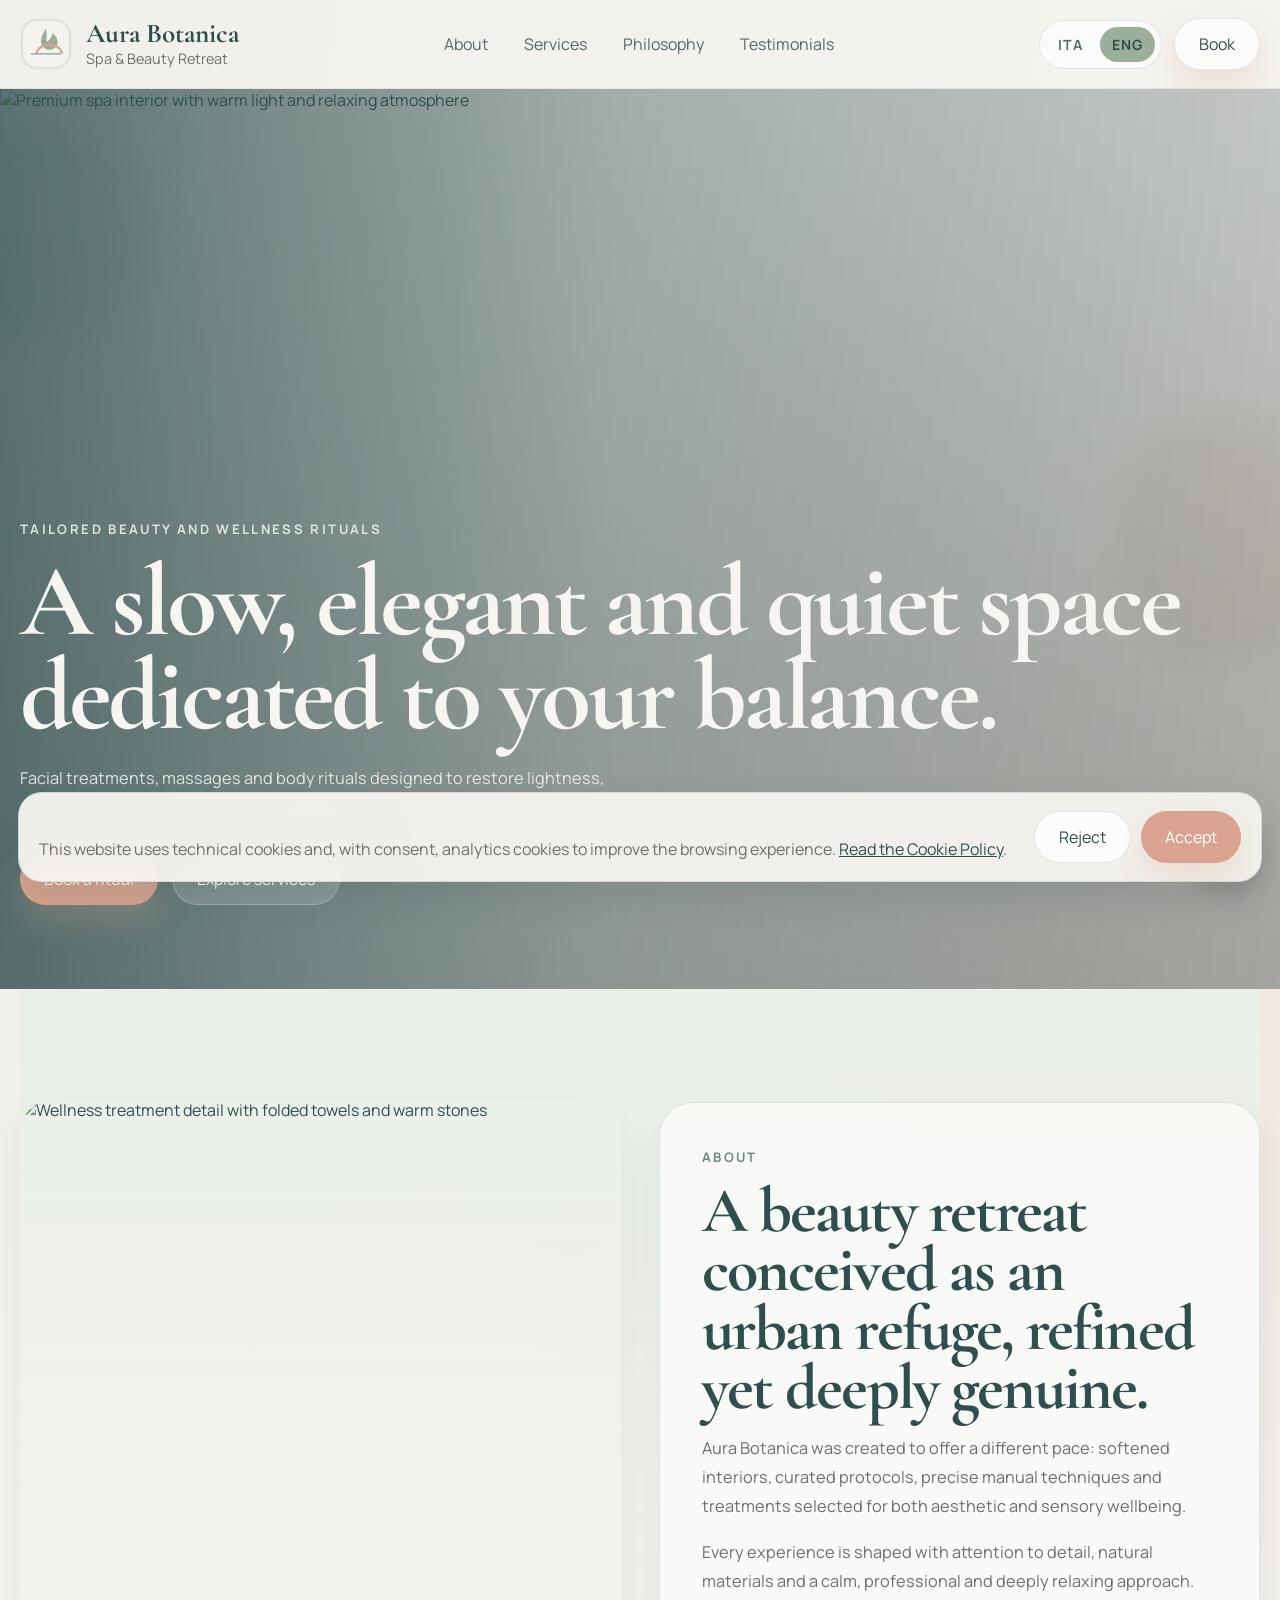
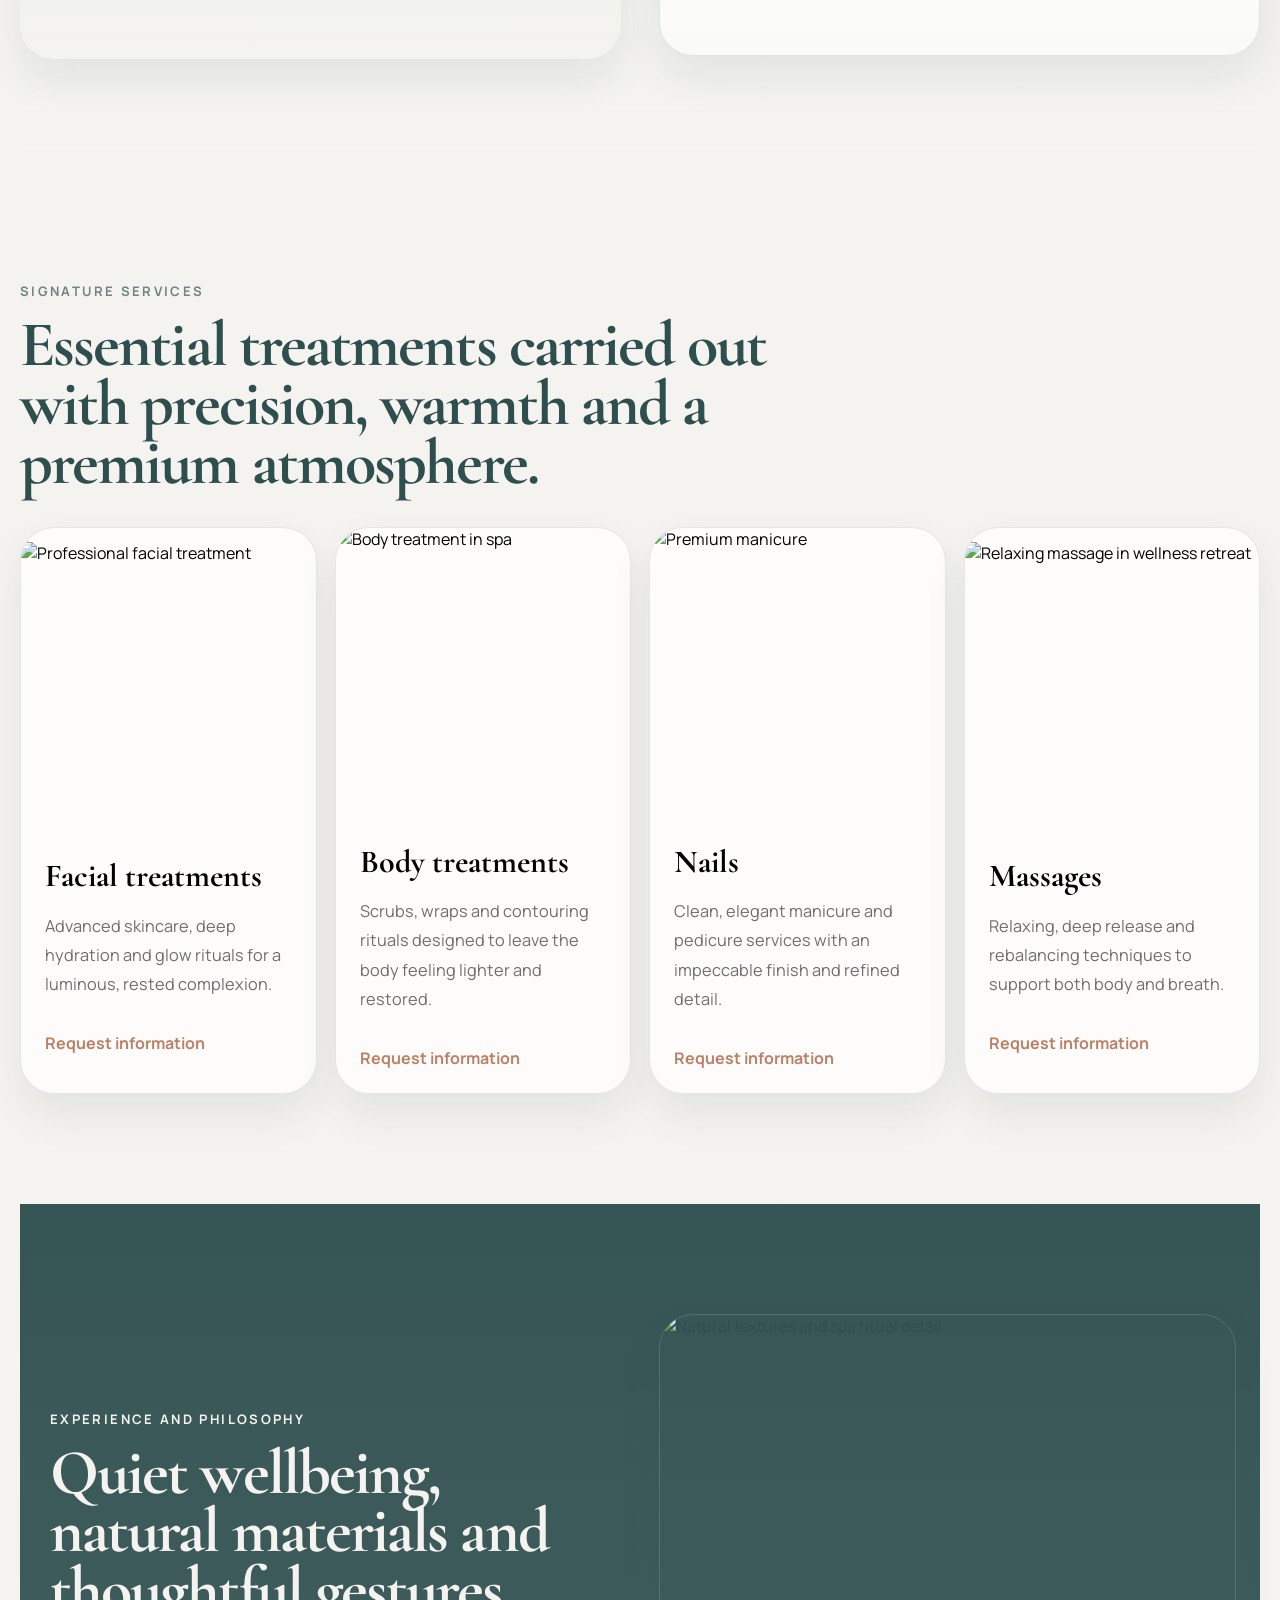
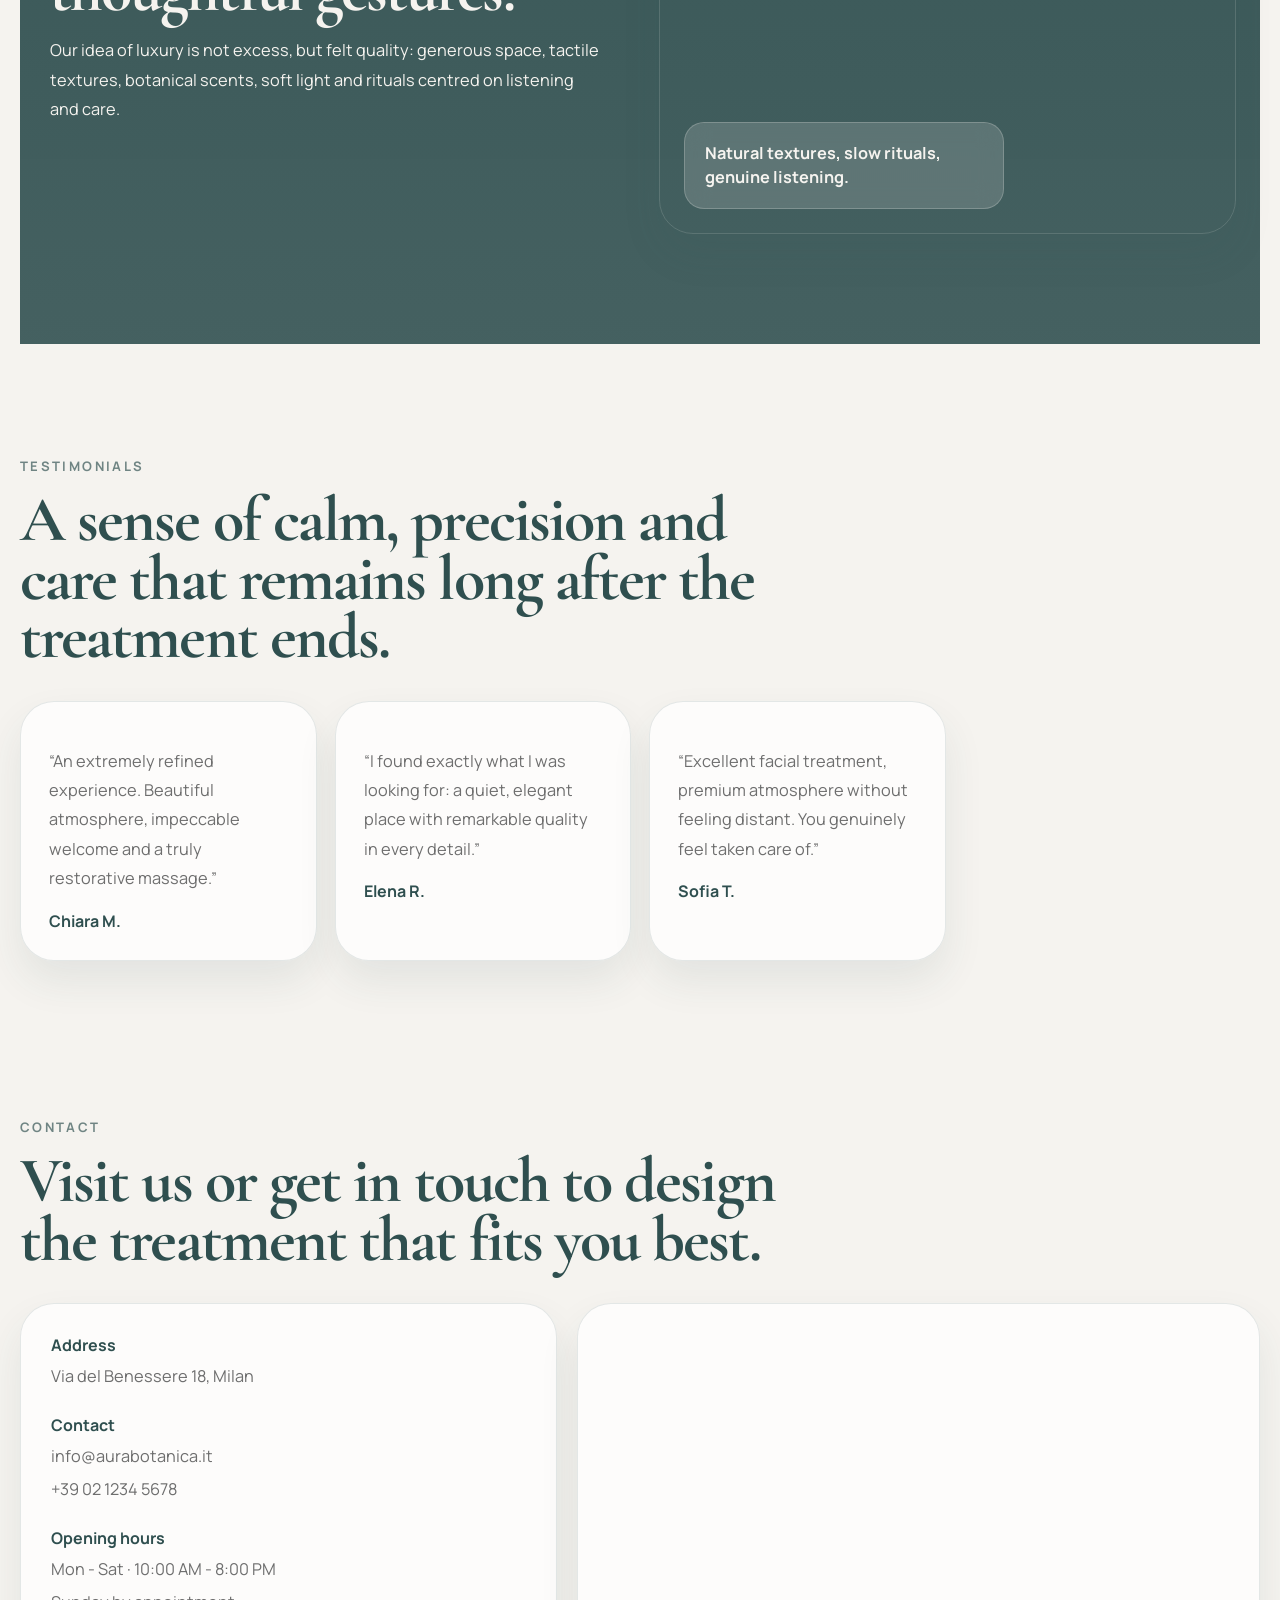
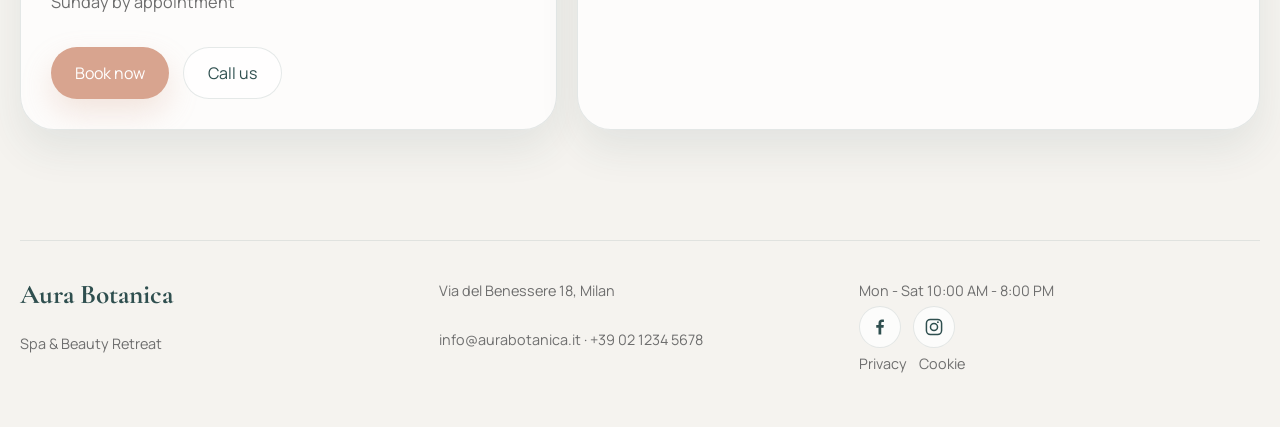
==== commit cdd35ee8: "Refresh service media layout and imagery" ====
--- a/index-en.html
+++ b/index-en.html
@@ -116,7 +116,7 @@
           <button class="service-card reveal" type="button" data-open-modal="true" data-treatment="Facial treatments">
             <div class="service-media">
               <img
-                src="https://images.unsplash.com/photo-1570172619644-dfd03ed5d881?auto=format&fit=crop&w=900&q=80"
+                src="https://images.unsplash.com/photo-1512290923902-8a9f81dc236c?auto=format&fit=crop&w=1200&q=80&cb=20260310a"
                 alt="Professional facial treatment"
               />
             </div>
@@ -130,7 +130,7 @@
           <button class="service-card reveal delay-1" type="button" data-open-modal="true" data-treatment="Body treatments">
             <div class="service-media">
               <img
-                src="https://images.unsplash.com/photo-1544161515-4ab6ce6db874?auto=format&fit=crop&w=900&q=80"
+                src="https://images.unsplash.com/photo-1540555700478-4be289fbecef?auto=format&fit=crop&w=1200&q=80&cb=20260310b"
                 alt="Body treatment in spa"
               />
             </div>
@@ -144,7 +144,7 @@
           <button class="service-card reveal delay-2" type="button" data-open-modal="true" data-treatment="Nails">
             <div class="service-media">
               <img
-                src="https://images.unsplash.com/photo-1604654894610-df63bc536371?auto=format&fit=crop&w=900&q=80"
+                src="https://images.unsplash.com/photo-1610992015732-2449b76344bc?auto=format&fit=crop&w=1200&q=80&cb=20260310c"
                 alt="Premium manicure"
               />
             </div>
--- a/styles.css
+++ b/styles.css
@@ -225,16 +225,17 @@
   background: rgba(255, 255, 255, 0.65);
 }
 
-.mobile-book {
+.mobile-nav .mobile-book {
   justify-content: center;
-  background: var(--deep-teal);
-  color: #f5f3ef;
-  border-color: transparent;
-  box-shadow: none;
-}
-
-.mobile-book:hover {
-  background: #274141;
+  background: var(--deep-teal) !important;
+  color: #f5f3ef !important;
+  border-color: transparent !important;
+  box-shadow: none !important;
+}
+
+.mobile-nav .mobile-book:hover,
+.mobile-nav .mobile-book:focus-visible {
+  background: #274141 !important;
 }
 
 .hero {
@@ -494,11 +495,17 @@
 }
 
 .service-media {
-  height: 250px;
+  aspect-ratio: 4 / 3;
+  min-height: 290px;
+  height: auto;
   overflow: hidden;
 }
 
 .service-media img {
+  width: 100%;
+  height: 100%;
+  object-fit: cover;
+  object-position: center top;
   transition: transform 0.45s ease, filter 0.45s ease;
 }
 
@@ -506,6 +513,18 @@
 .service-card:focus-visible .service-media img {
   transform: scale(1.06);
   filter: saturate(1.04);
+}
+
+.services-grid .service-card:nth-child(1) .service-media img {
+  object-position: center 18%;
+}
+
+.services-grid .service-card:nth-child(2) .service-media img {
+  object-position: center 30%;
+}
+
+.services-grid .service-card:nth-child(3) .service-media img {
+  object-position: center 28%;
 }
 
 .service-copy {
@@ -1013,7 +1032,9 @@
   }
 
   .service-media {
-    height: 220px;
+    aspect-ratio: 4 / 3;
+    min-height: 240px;
+    height: auto;
   }
 
   .hero-card {
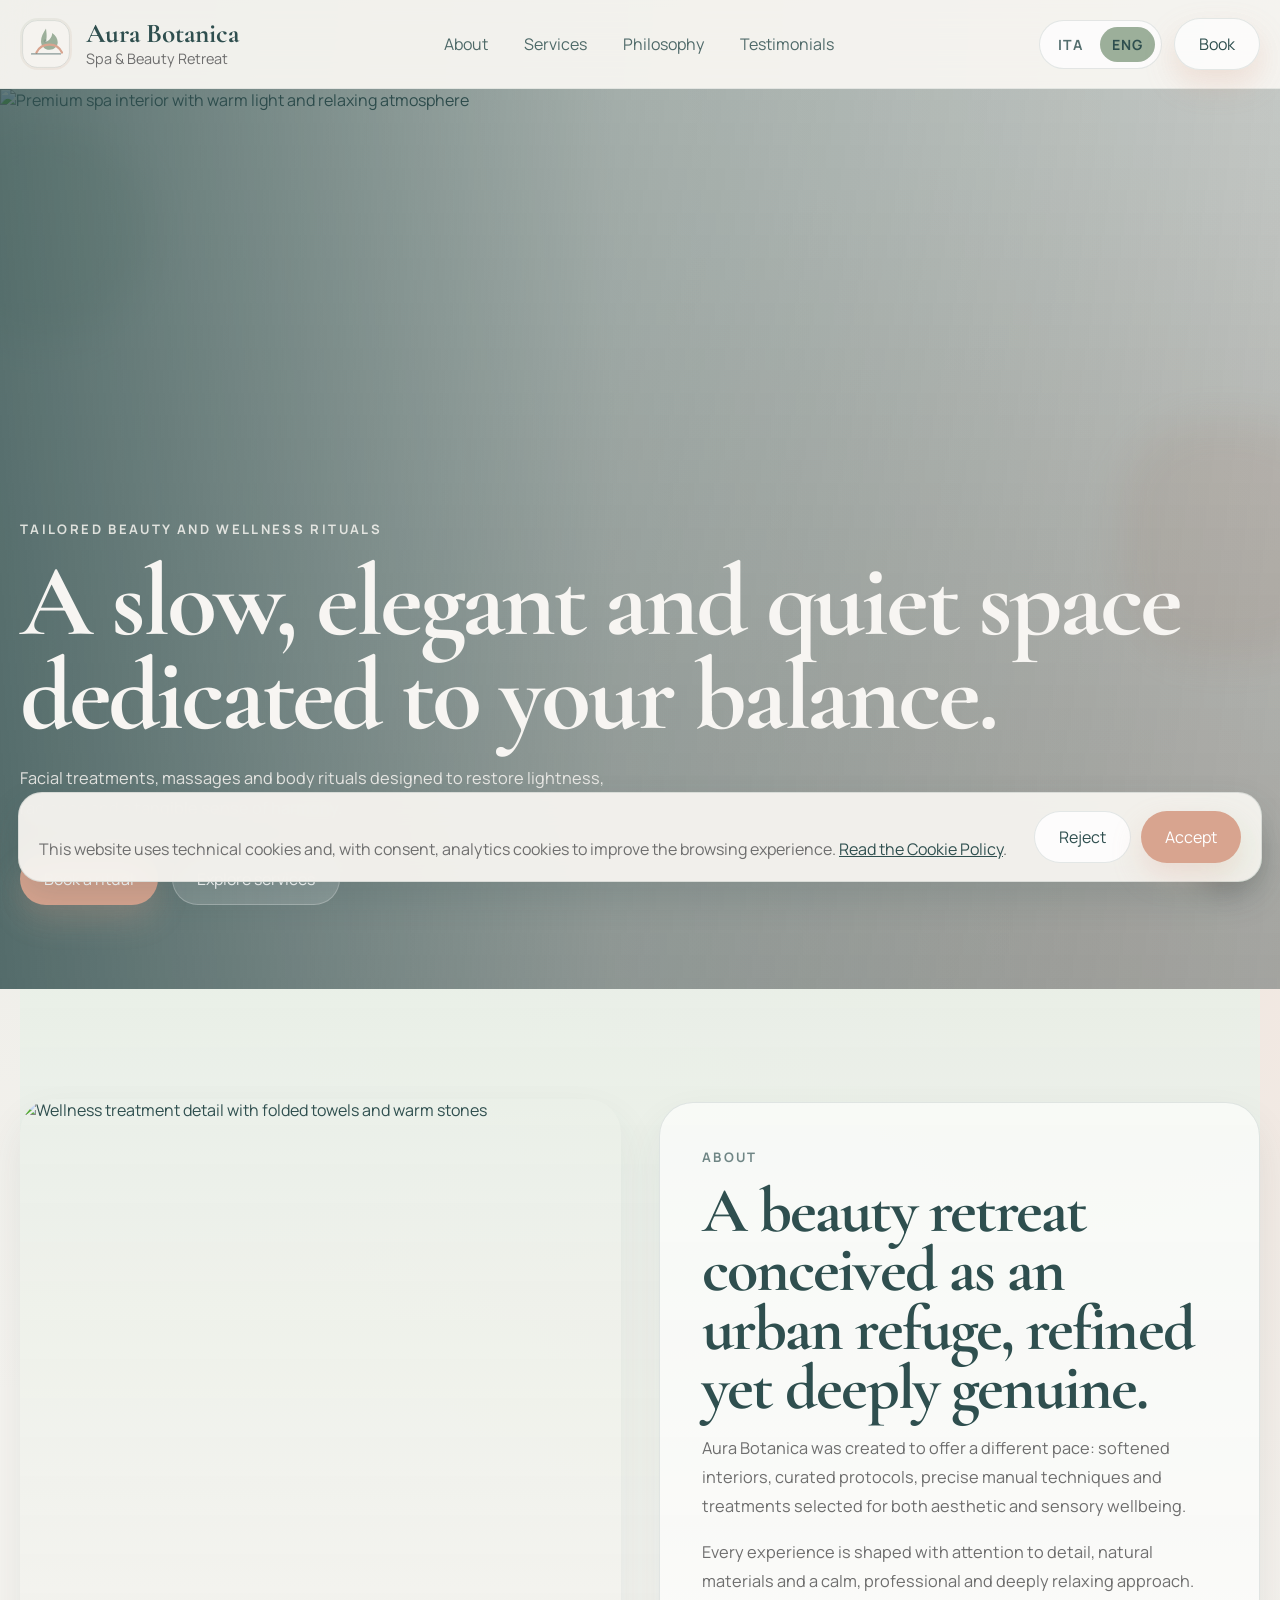
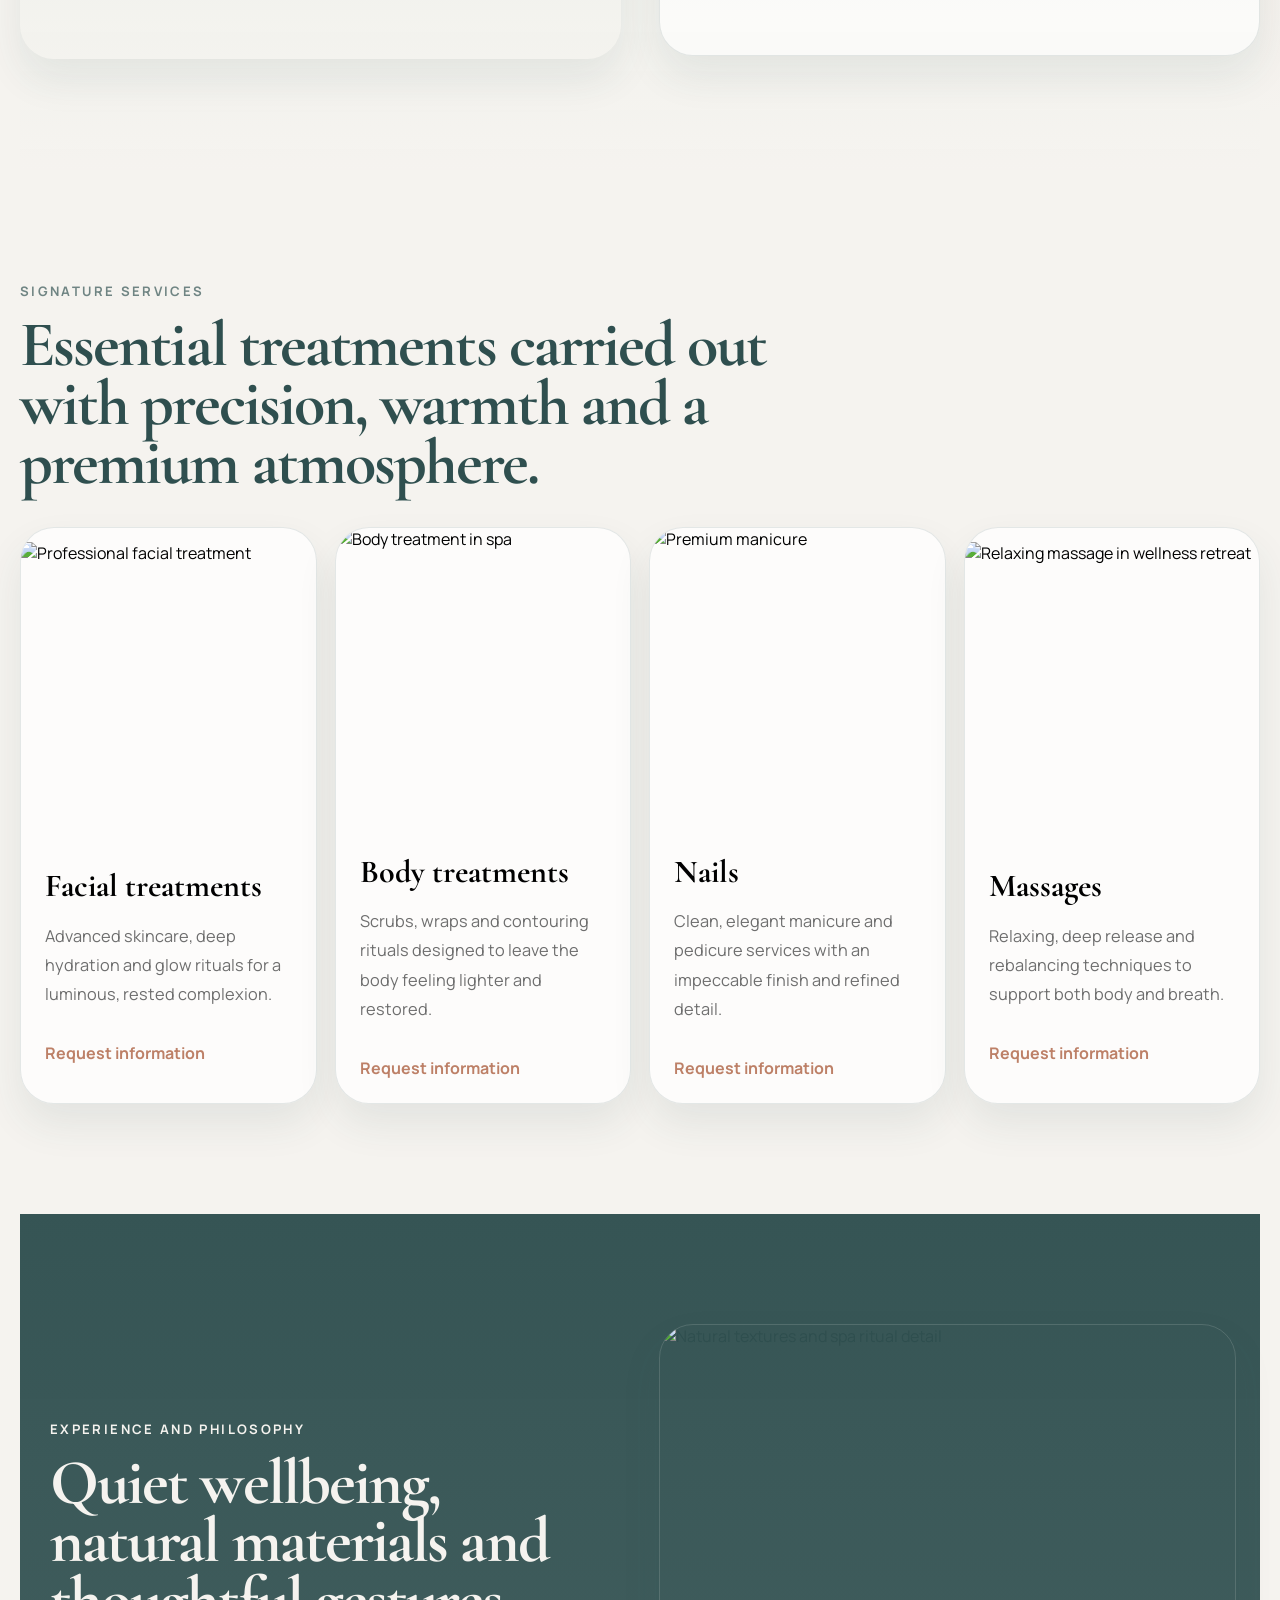
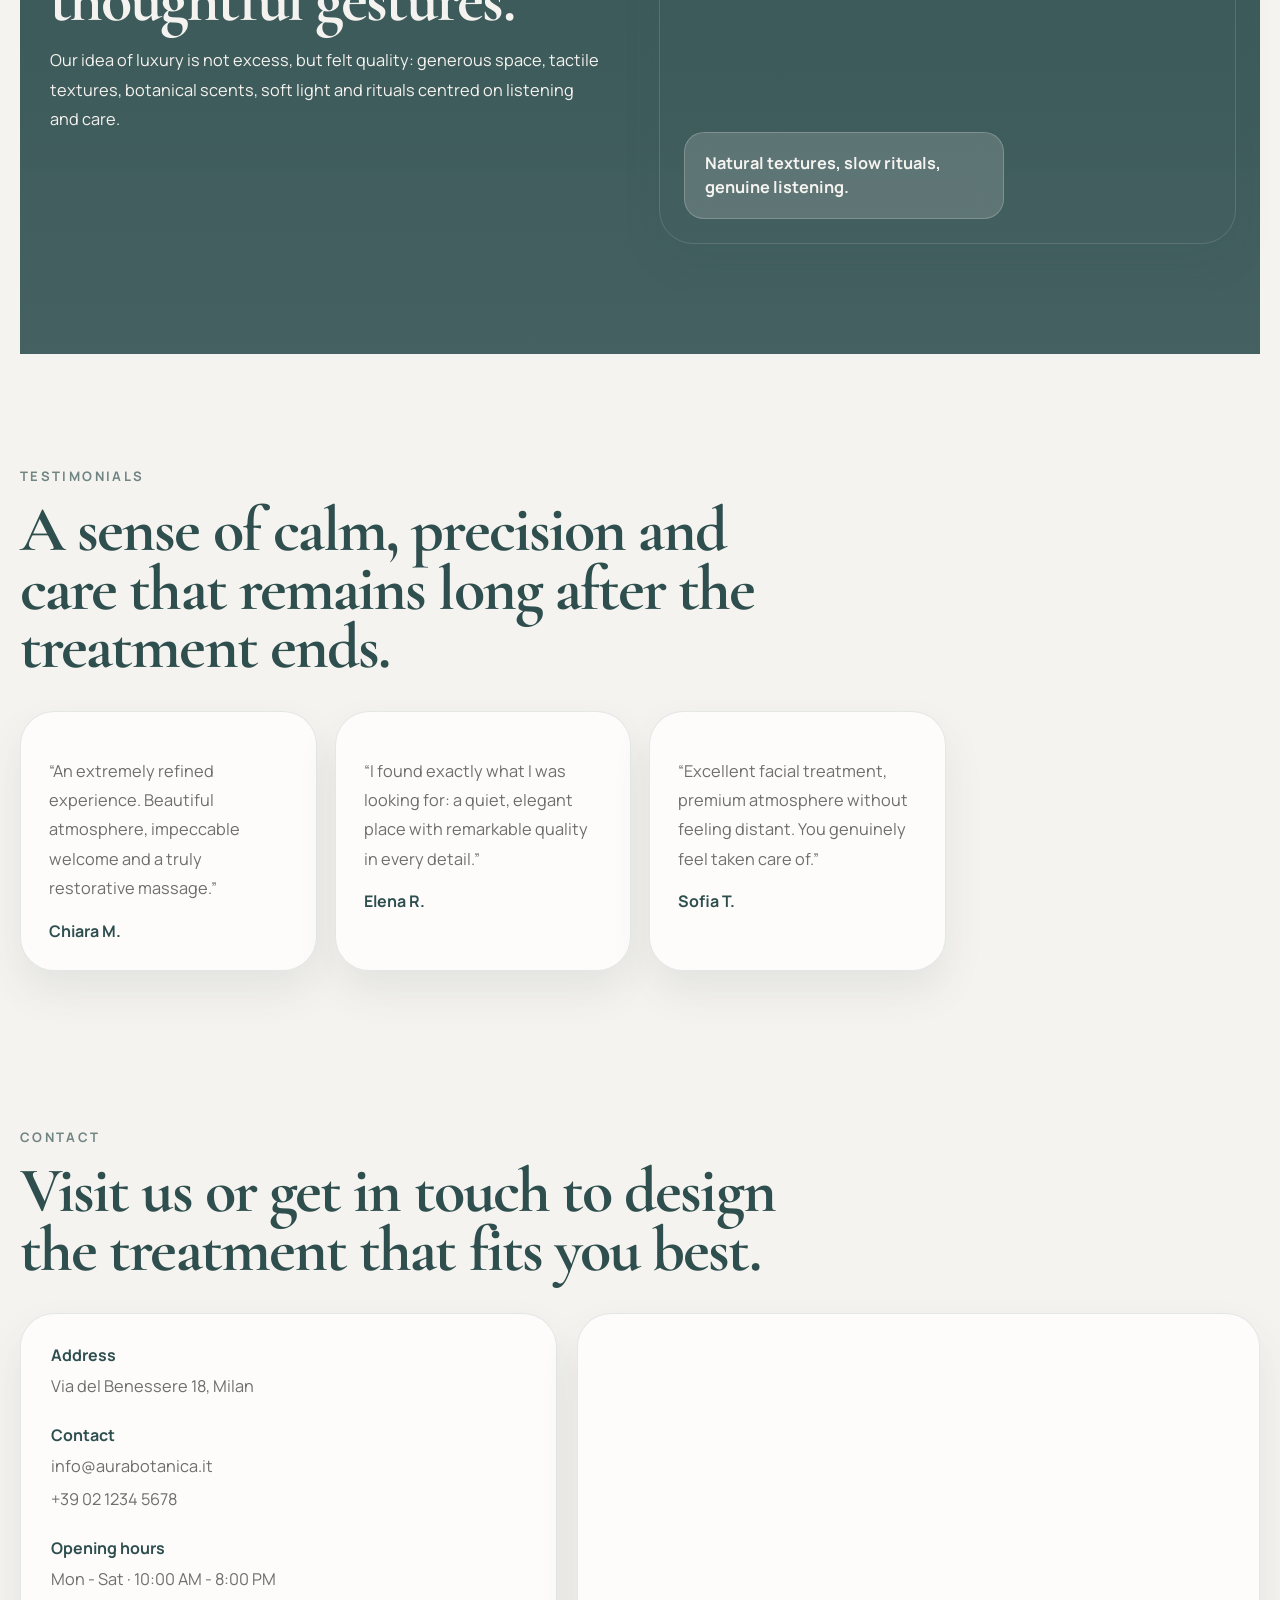
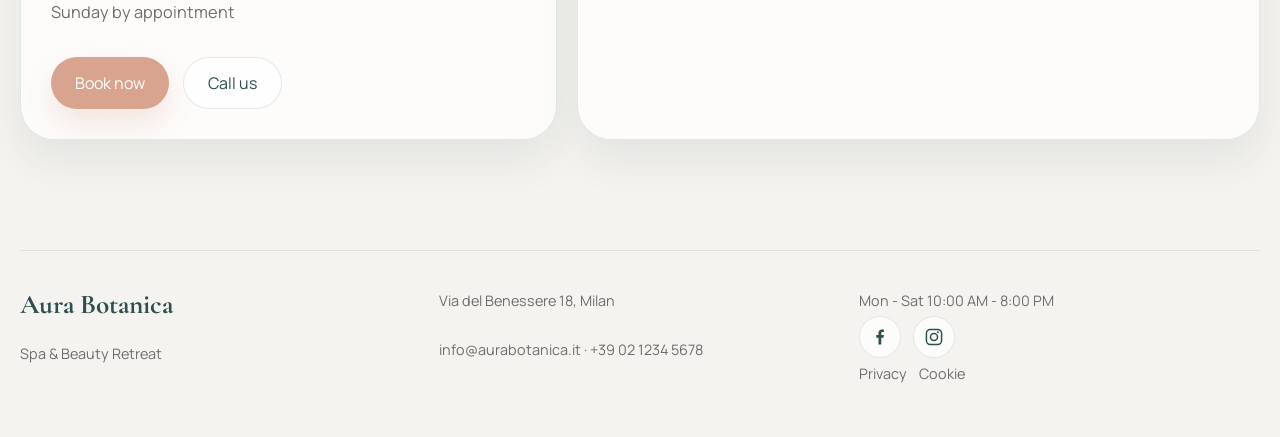
==== commit 7ee04f7d: "Force refreshed service media styles" ====
--- a/index-en.html
+++ b/index-en.html
@@ -14,7 +14,7 @@
       href="https://fonts.googleapis.com/css2?family=Cormorant+Garamond:wght@500;600;700&family=Manrope:wght@400;500;600;700&display=swap"
       rel="stylesheet"
     />
-    <link rel="stylesheet" href="styles.css" />
+    <link rel="stylesheet" href="styles.css?v=20260310f" />
   </head>
   <body>
     <div class="page-glow glow-left"></div>
@@ -116,7 +116,7 @@
           <button class="service-card reveal" type="button" data-open-modal="true" data-treatment="Facial treatments">
             <div class="service-media">
               <img
-                src="https://images.unsplash.com/photo-1512290923902-8a9f81dc236c?auto=format&fit=crop&w=1200&q=80&cb=20260310a"
+                src="https://images.unsplash.com/photo-1498843053639-170ff2122f35?auto=format&fit=crop&w=1200&q=80&cb=20260310d"
                 alt="Professional facial treatment"
               />
             </div>
@@ -158,7 +158,7 @@
           <button class="service-card reveal delay-3" type="button" data-open-modal="true" data-treatment="Massages">
             <div class="service-media">
               <img
-                src="https://images.unsplash.com/photo-1519823551278-64ac92734fb1?auto=format&fit=crop&w=900&q=80"
+                src="https://images.unsplash.com/photo-1515377905703-c4788e51af15?auto=format&fit=crop&w=1200&q=80&cb=20260310e"
                 alt="Relaxing massage in wellness retreat"
               />
             </div>
--- a/styles.css
+++ b/styles.css
@@ -495,9 +495,7 @@
 }
 
 .service-media {
-  aspect-ratio: 4 / 3;
-  min-height: 290px;
-  height: auto;
+  height: 300px;
   overflow: hidden;
 }
 
@@ -1032,9 +1030,7 @@
   }
 
   .service-media {
-    aspect-ratio: 4 / 3;
-    min-height: 240px;
-    height: auto;
+    height: 240px;
   }
 
   .hero-card {
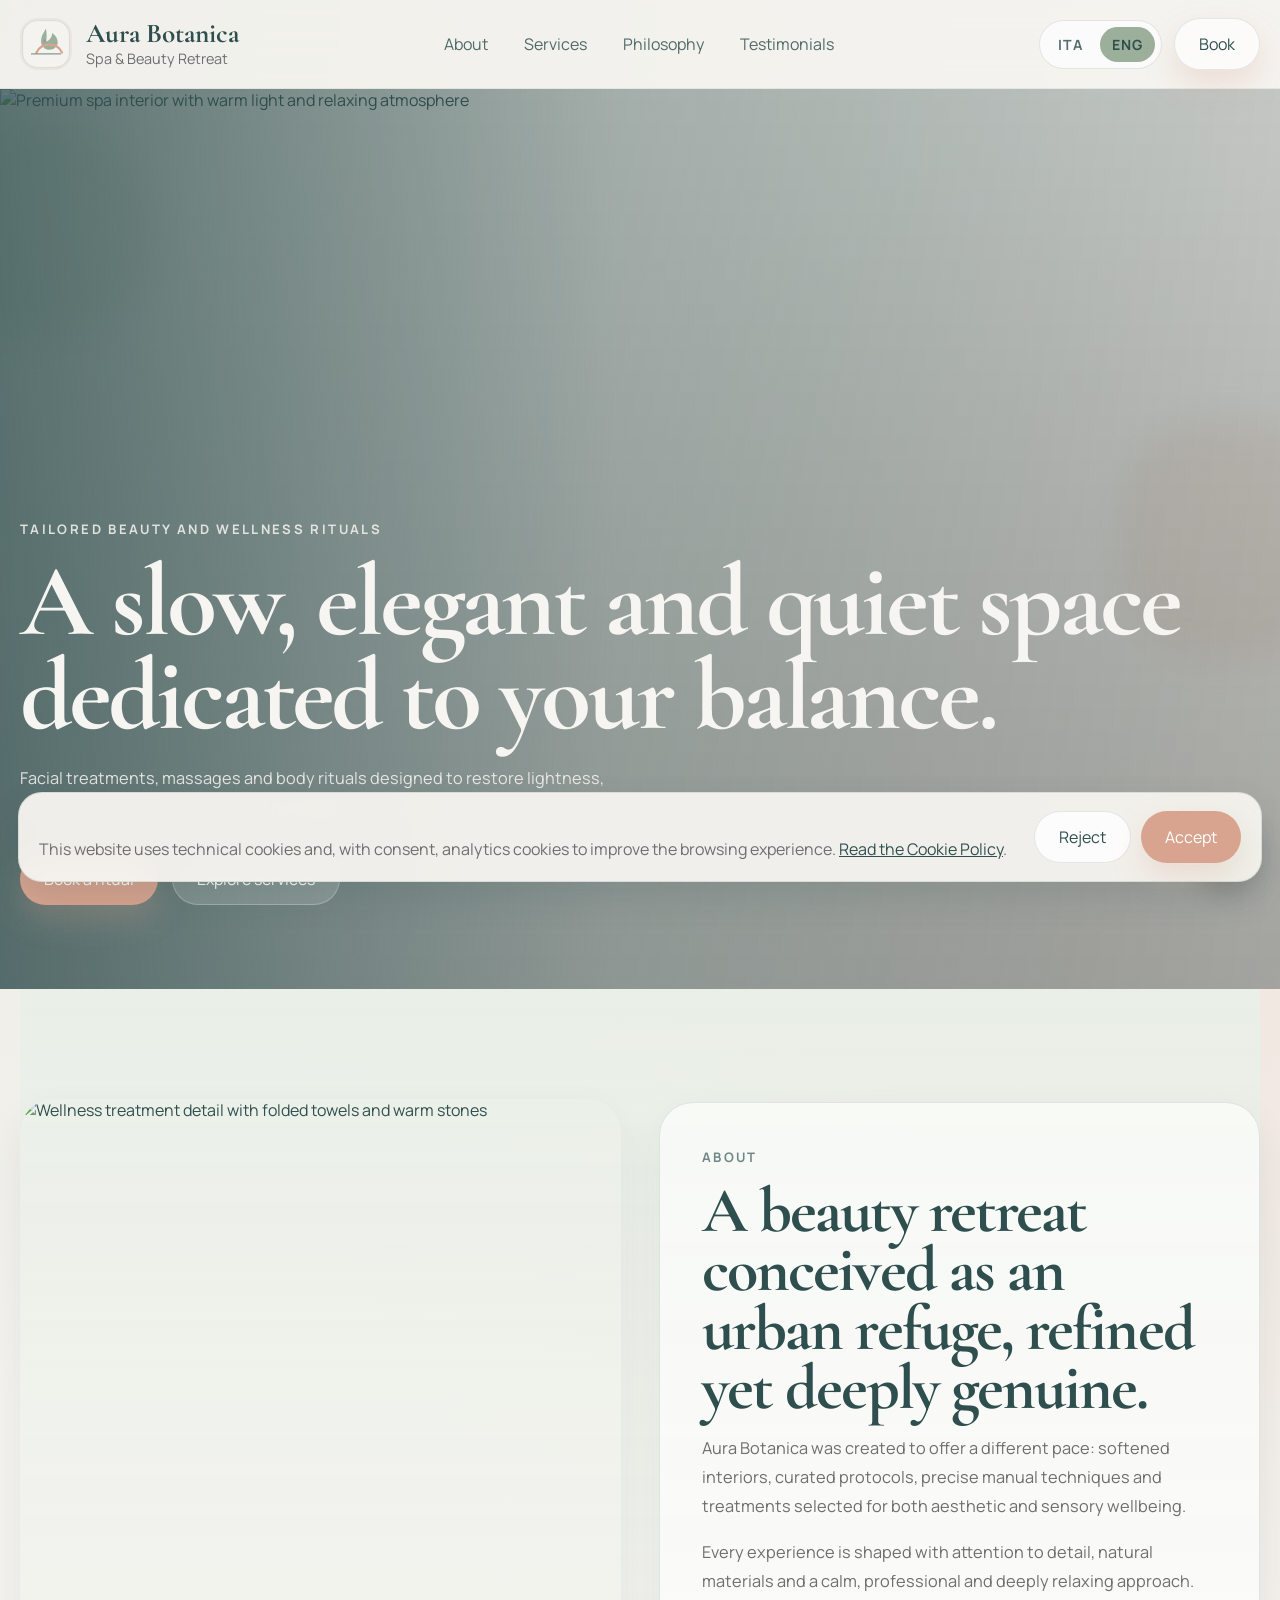
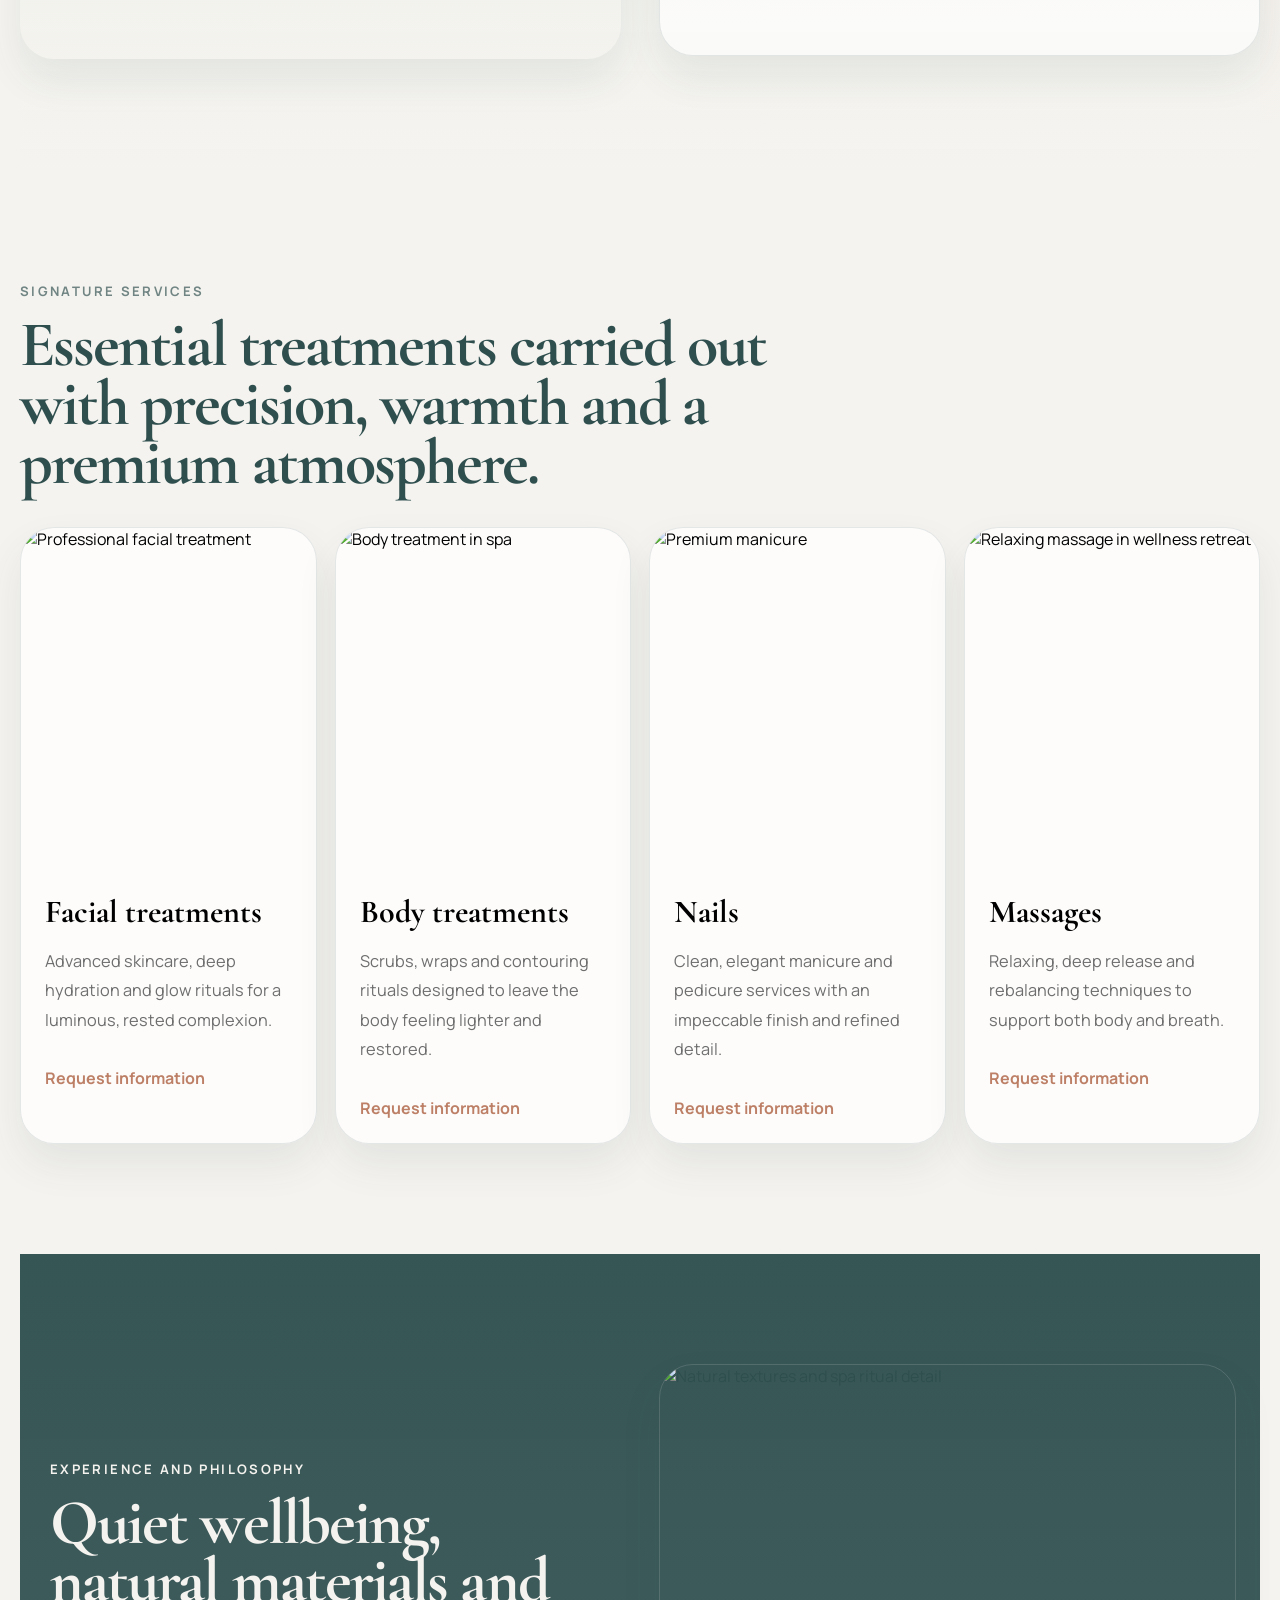
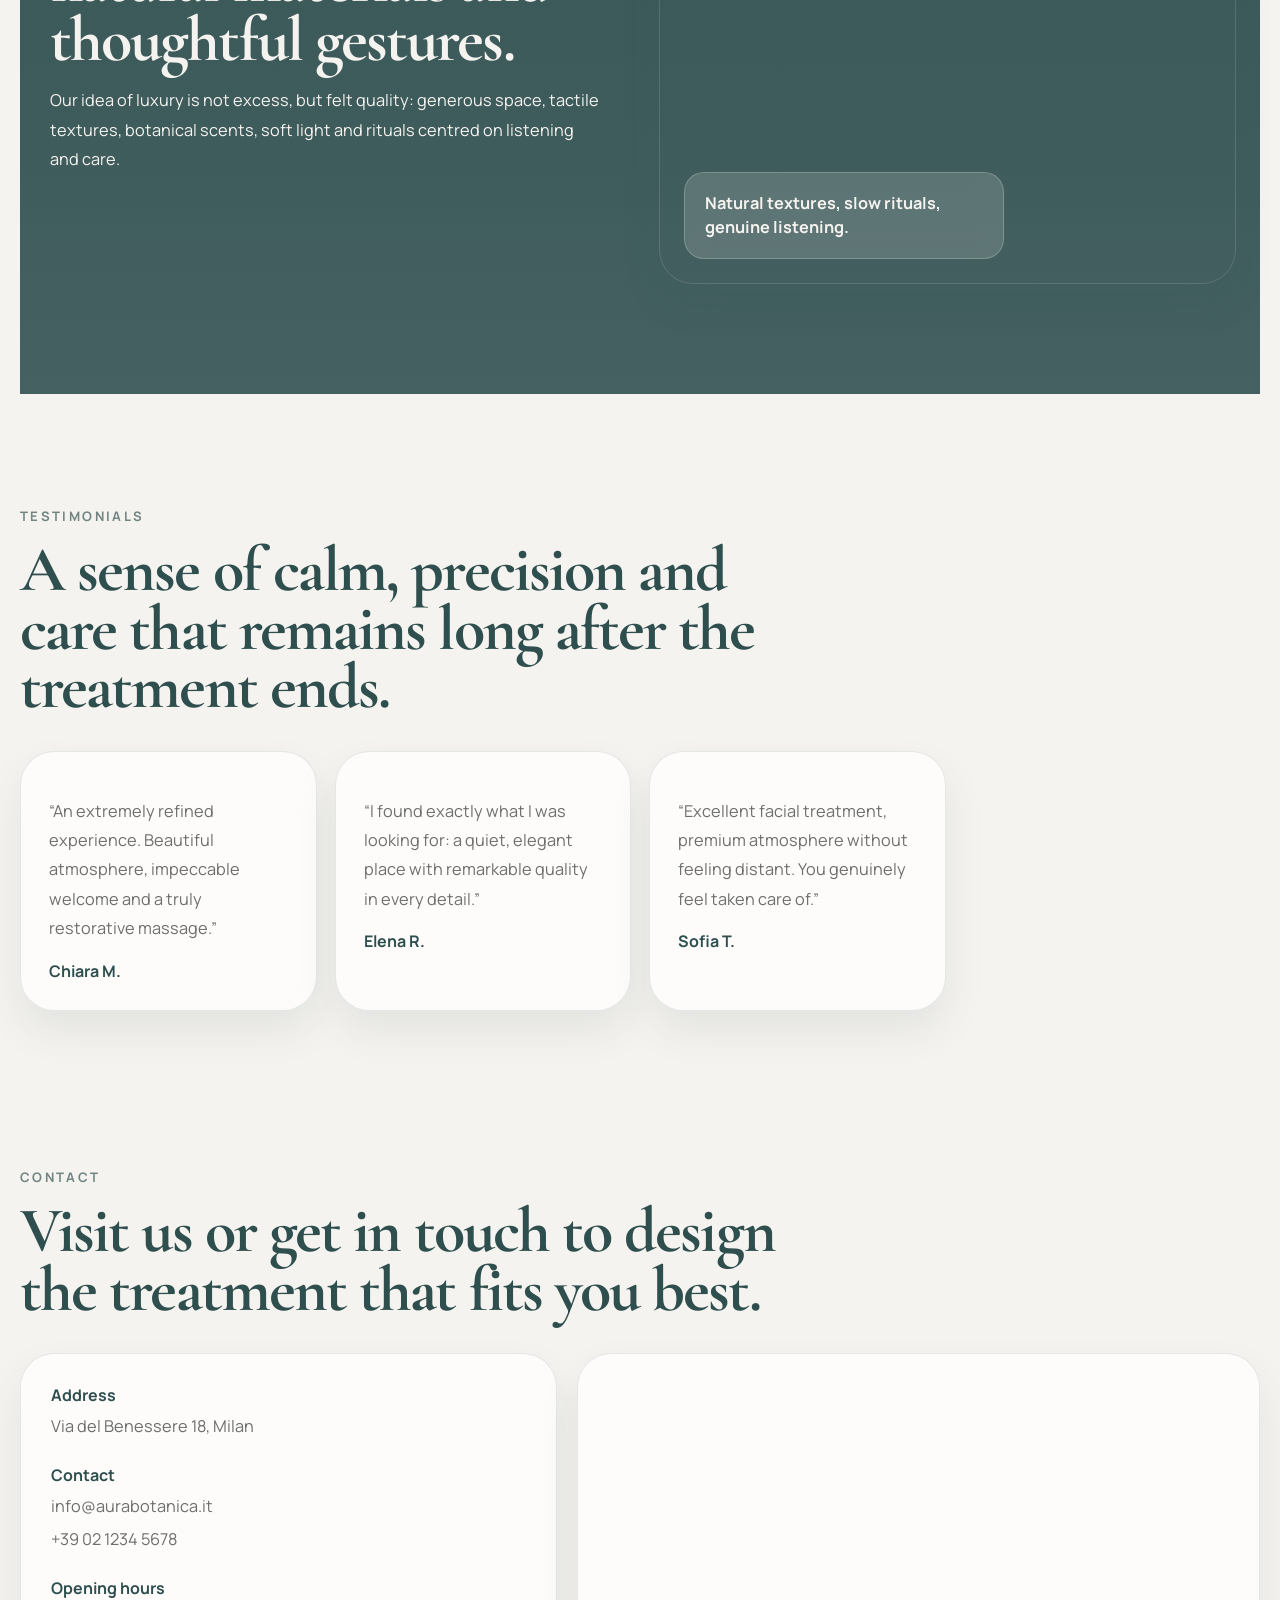
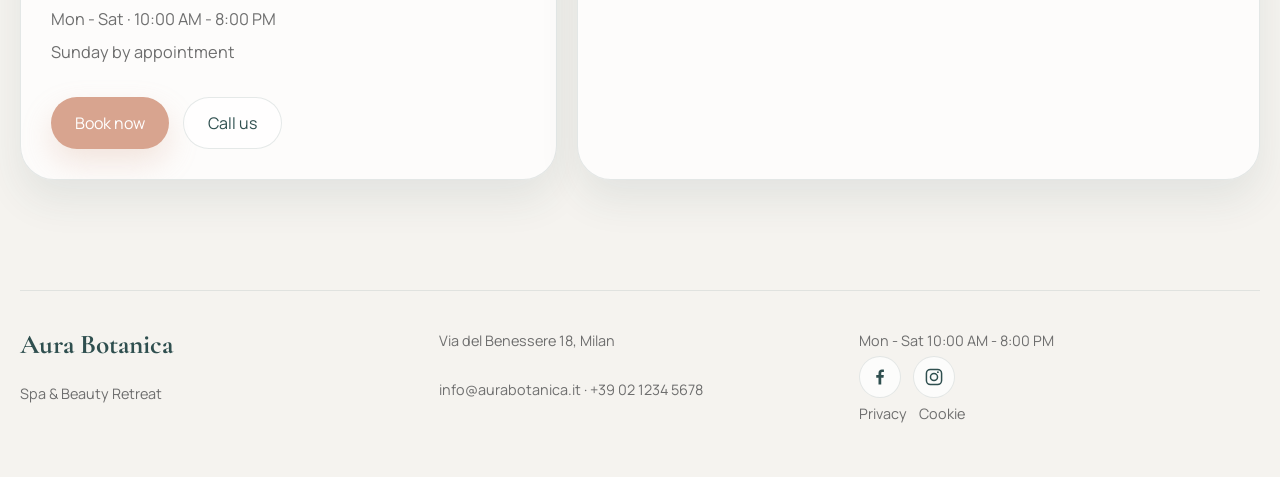
==== commit 11ce58d0: "Increase service media emphasis" ====
--- a/index-en.html
+++ b/index-en.html
@@ -116,7 +116,7 @@
           <button class="service-card reveal" type="button" data-open-modal="true" data-treatment="Facial treatments">
             <div class="service-media">
               <img
-                src="https://images.unsplash.com/photo-1498843053639-170ff2122f35?auto=format&fit=crop&w=1200&q=80&cb=20260310d"
+                src="https://images.unsplash.com/photo-1487412720507-e7ab37603c6f?auto=format&fit=crop&w=1200&q=80&cb=20260310g"
                 alt="Professional facial treatment"
               />
             </div>
@@ -130,7 +130,7 @@
           <button class="service-card reveal delay-1" type="button" data-open-modal="true" data-treatment="Body treatments">
             <div class="service-media">
               <img
-                src="https://images.unsplash.com/photo-1540555700478-4be289fbecef?auto=format&fit=crop&w=1200&q=80&cb=20260310b"
+                src="https://images.unsplash.com/photo-1544161515-4ab6ce6db874?auto=format&fit=crop&w=1200&q=80&cb=20260310h"
                 alt="Body treatment in spa"
               />
             </div>
@@ -144,7 +144,7 @@
           <button class="service-card reveal delay-2" type="button" data-open-modal="true" data-treatment="Nails">
             <div class="service-media">
               <img
-                src="https://images.unsplash.com/photo-1610992015732-2449b76344bc?auto=format&fit=crop&w=1200&q=80&cb=20260310c"
+                src="https://images.unsplash.com/photo-1604654894610-df63bc536371?auto=format&fit=crop&w=1200&q=80&cb=20260310i"
                 alt="Premium manicure"
               />
             </div>
--- a/styles.css
+++ b/styles.css
@@ -480,6 +480,8 @@
 
 .service-card {
   appearance: none;
+  display: grid;
+  grid-template-rows: 340px auto;
   overflow: hidden;
   background: rgba(255, 255, 255, 0.74);
   border: 1px solid var(--line);
@@ -495,7 +497,7 @@
 }
 
 .service-media {
-  height: 300px;
+  height: 340px;
   overflow: hidden;
 }
 
@@ -514,15 +516,15 @@
 }
 
 .services-grid .service-card:nth-child(1) .service-media img {
-  object-position: center 18%;
+  object-position: center 32%;
 }
 
 .services-grid .service-card:nth-child(2) .service-media img {
-  object-position: center 30%;
+  object-position: center 35%;
 }
 
 .services-grid .service-card:nth-child(3) .service-media img {
-  object-position: center 28%;
+  object-position: center 24%;
 }
 
 .service-copy {
@@ -1030,7 +1032,7 @@
   }
 
   .service-media {
-    height: 240px;
+    height: 260px;
   }
 
   .hero-card {
